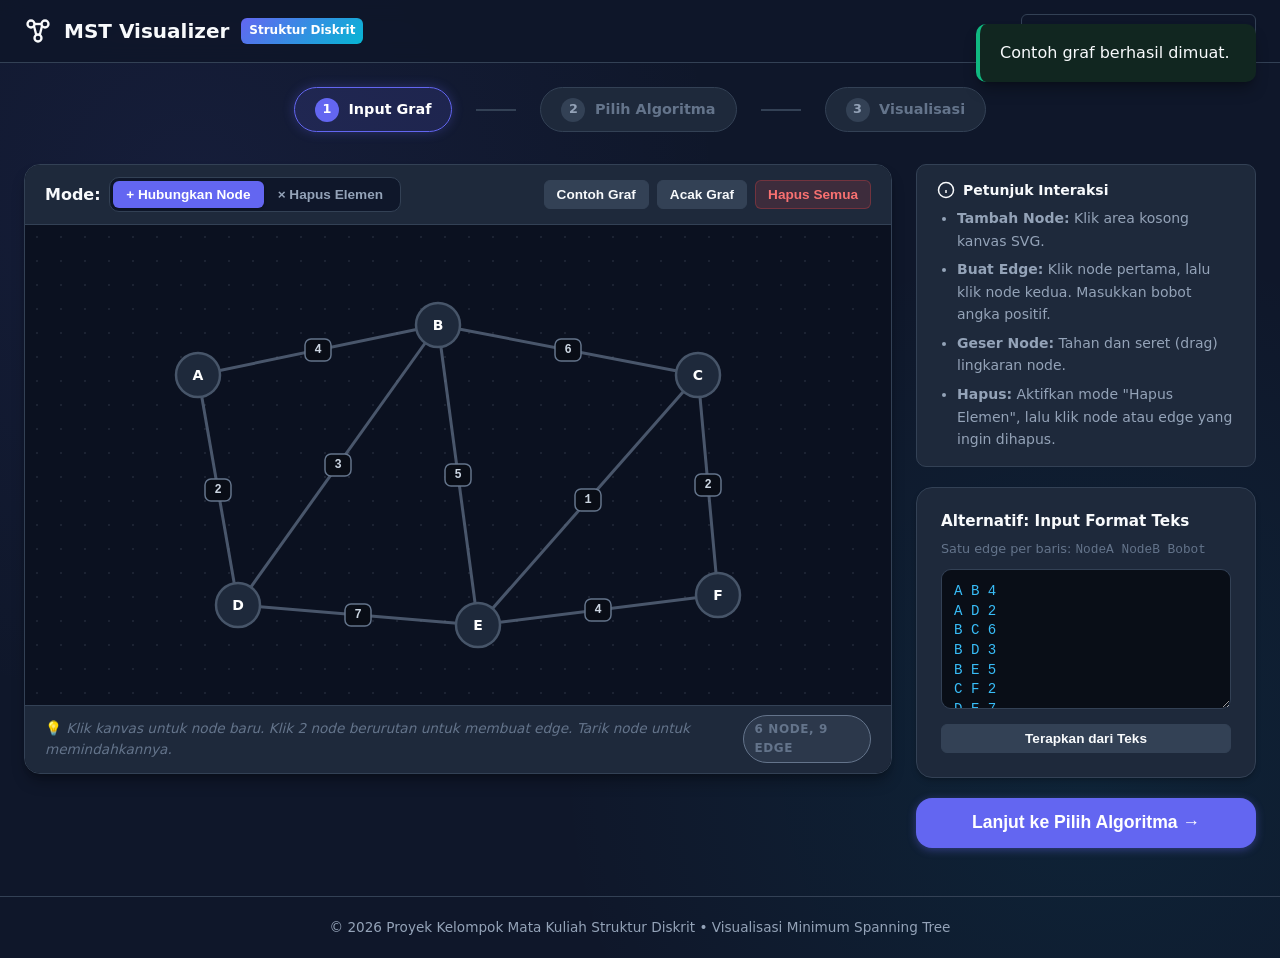
==== app.html @ fbd98af2 "initial commit" ====
<!DOCTYPE html>
<html lang="id">
<head>
  <meta charset="UTF-8">
  <meta name="viewport" content="width=device-width, initial-scale=1.0">
  <title>Aplikasi Visualisasi MST | Struktur Diskrit</title>
  <link rel="stylesheet" href="css/base.css">
  <link rel="stylesheet" href="css/app.css">
</head>
<body>

  <!-- Site Header -->
  <header class="site-header">
    <div class="header-container">
      <a href="index.html" class="logo">
        <svg width="28" height="28" viewBox="0 0 24 24" fill="none" stroke="currentColor" stroke-width="2">
          <circle cx="6" cy="6" r="3"></circle>
          <circle cx="18" cy="6" r="3"></circle>
          <circle cx="12" cy="18" r="3"></circle>
          <line x1="8.5" y1="7.5" x2="10.5" y2="15.5"></line>
          <line x1="15.5" y1="7.5" x2="13.5" y2="15.5"></line>
          <line x1="9" y1="6" x2="15" y2="6"></line>
        </svg>
        <span>MST Visualizer</span>
        <span class="logo-badge">Struktur Diskrit</span>
      </a>

      <nav>
        <a href="index.html" class="btn btn-outline btn-sm">&larr; Kembali ke Landing Page</a>
      </nav>
    </div>
  </header>

  <main class="app-container">

    <!-- Stepper Navigation -->
    <nav class="stepper-nav" aria-label="Progress Tahapan">
      <div id="step-pill-input" class="step-pill active">
        <span class="step-num">1</span>
        <span>Input Graf</span>
      </div>
      <div class="step-divider"></div>
      <div id="step-pill-pick" class="step-pill">
        <span class="step-num">2</span>
        <span>Pilih Algoritma</span>
      </div>
      <div class="step-divider"></div>
      <div id="step-pill-visualize" class="step-pill">
        <span class="step-num">3</span>
        <span>Visualisasi</span>
      </div>
    </nav>

    <!-- ======================================================================
         TAHAP 1: INPUT GRAF (STAGE INPUT)
         ====================================================================== -->
    <section id="stage-input">
      <!-- Pesan Peringatan Validasi -->
      <div id="editor-validation-alert" class="validation-alert" role="alert"></div>

      <div class="editor-layout">
        <!-- Area Kanvas Utama -->
        <div class="canvas-card">
          <!-- Toolbar Editor -->
          <div class="canvas-toolbar">
            <div class="toolbar-group">
              <span class="text-dim text-sm" style="font-weight: 600;">Mode:</span>
              <div class="mode-btn-group">
                <button type="button" id="btn-mode-add" class="mode-btn active" title="Tambah Node &amp; Hubungkan Edge">
                  + Hubungkan Node
                </button>
                <button type="button" id="btn-mode-delete" class="mode-btn" title="Klik node atau edge untuk menghapus">
                  &times; Hapus Elemen
                </button>
              </div>
            </div>

            <div class="toolbar-group">
              <button type="button" id="btn-sample-graph" class="btn btn-secondary btn-sm" title="Muat Graf Contoh Buku Teks">
                Contoh Graf
              </button>
              <button type="button" id="btn-random-graph" class="btn btn-secondary btn-sm" title="Hasilkan Graf Acak Terhubung">
                Acak Graf
              </button>
              <button type="button" id="btn-clear-graph" class="btn btn-danger btn-sm" title="Kosongkan Semua Node &amp; Edge">
                Hapus Semua
              </button>
            </div>
          </div>

          <!-- Kanvas SVG Interaktif -->
          <svg id="editor-svg" class="graph-svg" viewBox="0 0 800 480" width="100%" height="480"></svg>

          <!-- Footer Kanvas -->
          <div class="canvas-footer">
            <span>💡 <em>Klik kanvas untuk node baru. Klik 2 node berurutan untuk membuat edge. Tarik node untuk memindahkannya.</em></span>
            <span id="graph-stats-badge" class="badge badge-idle">0 Node, 0 Edge</span>
          </div>
        </div>

        <!-- Sidebar Kontrol & Input Teks -->
        <aside class="editor-sidebar">
          <div class="guide-box">
            <h4>
              <svg width="18" height="18" viewBox="0 0 24 24" fill="none" stroke="currentColor" stroke-width="2">
                <circle cx="12" cy="12" r="10"></circle>
                <line x1="12" y1="16" x2="12" y2="12"></line>
                <line x1="12" y1="8" x2="12.01" y2="8"></line>
              </svg>
              Petunjuk Interaksi
            </h4>
            <ul>
              <li><strong>Tambah Node:</strong> Klik area kosong kanvas SVG.</li>
              <li><strong>Buat Edge:</strong> Klik node pertama, lalu klik node kedua. Masukkan bobot angka positif.</li>
              <li><strong>Geser Node:</strong> Tahan dan seret (drag) lingkaran node.</li>
              <li><strong>Hapus:</strong> Aktifkan mode "Hapus Elemen", lalu klik node atau edge yang ingin dihapus.</li>
            </ul>
          </div>

          <!-- Input Alternatif Textarea -->
          <div class="card textarea-box">
            <h4 style="margin-bottom: 0.5rem; font-size: 0.95rem;">Alternatif: Input Format Teks</h4>
            <p style="font-size: 0.8rem; margin-bottom: 0.5rem; color: var(--text-dim);">
              Satu edge per baris: <code>NodeA NodeB Bobot</code>
            </p>
            <textarea id="graph-textarea" placeholder="A B 4&#10;A D 2&#10;B C 6" spellcheck="false"></textarea>
            <button type="button" id="btn-apply-text" class="btn btn-secondary btn-sm" style="width: 100%;">
              Terapkan dari Teks
            </button>
          </div>

          <!-- Tombol Lanjut ke Tahap 2 -->
          <button type="button" id="btn-goto-pick" class="btn btn-primary btn-lg" style="width: 100%;">
            Lanjut ke Pilih Algoritma &rarr;
          </button>
        </aside>
      </div>
    </section>

    <!-- ======================================================================
         TAHAP 2: PILIH ALGORITMA (STAGE PICK)
         ====================================================================== -->
    <section id="stage-pick" style="display: none;">
      <div class="algo-selection-container">
        <div style="text-align: center; margin-bottom: 1.5rem;">
          <h2>Pilih Algoritma Minimum Spanning Tree</h2>
          <p>Tentukan algoritma greedy yang ingin Anda visualisasikan pada graf yang telah dibuat.</p>
        </div>

        <div class="algo-cards-grid">
          <!-- Kartu Kruskal -->
          <div id="card-algo-kruskal" class="algo-card selected">
            <div class="algo-card-header">
              <h3>Algoritma Kruskal</h3>
              <span class="algo-badge">Edge-Centric</span>
            </div>
            <p class="algo-description">
              Mengurutkan seluruh sisi graf berdasarkan bobot secara menaik. Memeriksa setiap sisi satu per satu dan menolak sisi yang menyebabkan siklus menggunakan struktur data <strong>Union-Find (Disjoint Set)</strong>.
            </p>
            <div class="algo-meta">
              <span>Pendekatan: Global Greedy</span>
              <span>Deteksi Siklus: Union-Find</span>
            </div>
          </div>

          <!-- Kartu Prim -->
          <div id="card-algo-prim" class="algo-card">
            <div class="algo-card-header">
              <h3>Algoritma Prim</h3>
              <span class="algo-badge">Vertex-Centric</span>
            </div>
            <p class="algo-description">
              Dimulai dari sebuah simpul awal tertentu, kemudian menumbuhkan pohon secara bertahap dengan selalu memilih sisi berbobot terkecil yang menghubungkan pohon ke simpul luar yang belum terhubung.
            </p>
            <div class="algo-meta">
              <span>Pendekatan: Local Greedy</span>
              <span>Memerlukan Node Awal</span>
            </div>
          </div>
        </div>

        <!-- Opsi Pemilihan Node Awal untuk Prim -->
        <div id="prim-options-container" class="prim-options" style="display: none;">
          <div>
            <h4 style="font-size: 1rem; margin-bottom: 0.25rem;">Pilih Simpul Awal (Start Node):</h4>
            <p style="font-size: 0.85rem; color: var(--text-dim);">
              Algoritma Prim akan mulai menumbuhkan pohon MST dari simpul ini.
            </p>
          </div>
          <select id="prim-start-node-select"></select>
        </div>

        <!-- Navigasi Tahap 2 -->
        <div class="pick-actions">
          <button type="button" id="btn-back-to-input" class="btn btn-outline btn-lg">
            &larr; Kembali ke Edit Graf
          </button>
          <button type="button" id="btn-start-visualize" class="btn btn-primary btn-lg">
            Mulai Visualisasi &rarr;
          </button>
        </div>
      </div>
    </section>

    <!-- ======================================================================
         TAHAP 3: VISUALISASI LANGKAH DEMI LANGKAH (STAGE VISUALIZE)
         ====================================================================== -->
    <section id="stage-visualize" style="display: none;">
      <div class="visualize-layout">
        
        <!-- Bagian Utama Visualisasi -->
        <div class="visualize-main">
          <!-- Header Visualizer: Algoritma & Total Bobot -->
          <div class="viz-header-card">
            <div>
              <span class="text-dim text-sm" style="text-transform: uppercase; font-weight: 700; letter-spacing: 0.05em;">Sedang Dijalankan</span>
              <h3 id="viz-algo-title" style="color: #ffffff; margin-top: 0.2rem;">Algoritma Kruskal</h3>
            </div>
            <div class="total-weight-display">
              <span class="total-weight-label">Total Bobot MST:</span>
              <span id="step-total-weight" class="total-weight-val">0</span>
            </div>
          </div>

          <!-- Kanvas SVG Graf Read-Only -->
          <div class="canvas-card">
            <svg id="visualizer-svg" class="graph-svg" viewBox="0 0 800 480" width="100%" height="480"></svg>
          </div>

          <!-- Player Controls Bar -->
          <div class="controls-card">
            <div class="control-buttons">
              <button type="button" id="btn-reset" class="btn btn-secondary btn-sm" title="Kembali ke kondisi awal">
                Reset
              </button>
              <button type="button" id="btn-prev" class="btn btn-secondary btn-sm" title="Langkah Sebelumnya">
                &larr; Prev
              </button>
              <button type="button" id="btn-play" class="btn btn-primary btn-sm" style="min-width: 90px;" title="Putar Otomatis">
                <svg width="18" height="18" viewBox="0 0 24 24" fill="currentColor">
                  <polygon points="5 3 19 12 5 21 5 3"></polygon>
                </svg>
                Play
              </button>
              <button type="button" id="btn-next" class="btn btn-secondary btn-sm" title="Langkah Berikutnya">
                Next &rarr;
              </button>
            </div>

            <!-- Counter Langkah -->
            <div class="step-counter-box" title="Posisi Langkah Saat Ini">
              <span id="step-counter">0 / 0</span>
            </div>

            <!-- Slider Kecepatan Autoplay -->
            <div class="speed-control">
              <span>Kecepatan:</span>
              <input type="range" id="speed-slider" min="300" max="2500" step="100" value="1000" title="Atur kecepatan jeda autoplay">
              <span id="speed-label" class="font-mono text-sm font-bold">1.0s</span>
            </div>
          </div>

          <!-- Panel Keterangan Langkah Saat Ini -->
          <div class="step-note-card">
            <div class="step-note-header">
              <span class="step-note-title">Keterangan Langkah Saat Ini:</span>
              <span id="step-status-badge" class="badge badge-idle">Belum Mulai</span>
            </div>
            <p id="step-note-text" class="step-note-text">
              Klik tombol Play atau Next untuk memulai visualisasi.
            </p>
          </div>

          <!-- Legenda Warna Graf -->
          <div class="legend-card">
            <div class="legend-item">
              <span class="legend-color-dot dot-idle"></span>
              <span>Abu-abu: Belum Diproses</span>
            </div>
            <div class="legend-item">
              <span class="legend-color-dot dot-check"></span>
              <span>Kuning: Sedang Diperiksa</span>
            </div>
            <div class="legend-item">
              <span class="legend-color-dot dot-accept"></span>
              <span>Hijau: Diterima Masuk MST</span>
            </div>
            <div class="legend-item">
              <span class="legend-color-dot dot-reject"></span>
              <span>Merah Putus-putus: Ditolak (Siklus)</span>
            </div>
          </div>

          <!-- Ringkasan Selesai (Muncul di langkah terakhir) -->
          <div id="completion-summary-card" class="completion-summary-card">
            <h3 style="color: #ffffff; display: flex; align-items: center; gap: 0.5rem; margin-bottom: 0.5rem;">
              <svg width="24" height="24" viewBox="0 0 24 24" fill="none" stroke="currentColor" stroke-width="2.5" style="color: var(--color-accept);">
                <path d="M22 11.08V12a10 10 0 1 1-5.93-9.14"></path>
                <polyline points="22 4 12 14.01 9 11.01"></polyline>
              </svg>
              Pohon Merentang Minimum (MST) Berhasil Ditemukan!
            </h3>
            <p class="text-muted" style="margin-bottom: 0.75rem;">
              Seluruh node telah terhubung dengan total bobot minimum sebesar <strong id="summary-total-weight" style="color: var(--color-accept); font-size: 1.25rem;">0</strong>.
            </p>
            <div style="font-size: 0.9rem; font-weight: 600; color: var(--text-muted); margin-bottom: 0.35rem;">
              Daftar Sisi (Edge) Pembentuk MST:
            </div>
            <div id="summary-mst-edges" class="summary-edges-list"></div>

            <div class="summary-actions">
              <button type="button" id="btn-replay-other" class="btn btn-primary">
                Coba Algoritma Lain (Graf Sama) &rarr;
              </button>
              <button type="button" id="btn-replay-new" class="btn btn-secondary">
                Ulangi dengan Graf Baru
              </button>
            </div>
          </div>

        </div>

        <!-- Sidebar Visualizer (Panel Khusus Kruskal / Prim) -->
        <aside class="visualize-sidebar">
          
          <!-- Panel Khusus Kruskal: Tabel Urutan Edge -->
          <div id="kruskal-edge-list-panel" class="side-panel-card">
            <h4 class="side-panel-title">
              <span>Urutan Edge (Kruskal)</span>
              <span class="badge badge-idle">Ascending</span>
            </h4>
            <p style="font-size: 0.8rem; color: var(--text-dim); margin-bottom: 0.75rem;">
              Edge diproses urut dari bobot terkecil ke terbesar.
            </p>
            <table class="kruskal-table">
              <thead>
                <tr>
                  <th style="width: 28px;">#</th>
                  <th>Edge</th>
                  <th style="text-align: center;">Bobot</th>
                  <th style="text-align: center;">Status</th>
                </tr>
              </thead>
              <tbody id="kruskal-table-body"></tbody>
            </table>
          </div>

          <!-- Panel Khusus Prim: Himpunan Node Visited -->
          <div id="prim-visited-panel" class="side-panel-card" style="display: none;">
            <h4 class="side-panel-title">
              <span>Himpunan Node MST (Visited)</span>
            </h4>
            <p style="font-size: 0.8rem; color: var(--text-dim); margin-bottom: 0.75rem;">
              Node yang saat ini sudah tergabung ke dalam pohon MST:
            </p>
            <div id="prim-visited-chips" class="prim-chips-container"></div>
            <div style="margin-top: 1.5rem; padding-top: 1rem; border-top: 1px solid var(--border-subtle); font-size: 0.82rem; color: var(--text-muted);">
              Di setiap langkah, algoritma mencari edge terpendek yang memotong dari himpunan ini ke node yang belum dikunjungi.
            </div>
          </div>

          <!-- Navigasi Cepat Balik -->
          <div class="card" style="padding: 1rem;">
            <button type="button" onclick="window.App.goTo('pick')" class="btn btn-outline btn-sm" style="width: 100%; margin-bottom: 0.5rem;">
              &larr; Pilih Algoritma Lain
            </button>
            <button type="button" onclick="window.App.goTo('input')" class="btn btn-outline btn-sm" style="width: 100%;">
              &larr; Kembali ke Edit Graf
            </button>
          </div>

        </aside>

      </div>
    </section>

  </main>

  <!-- Modal Dialog Input Bobot Edge -->
  <div id="weight-modal" class="modal-overlay">
    <div class="modal-content">
      <h3 id="weight-modal-title" style="margin-bottom: 0.5rem; font-size: 1.15rem;">Beri Bobot Edge</h3>
      <p style="font-size: 0.85rem; color: var(--text-muted);">
        Masukkan bobot sisi (angka positif).
      </p>
      <input type="number" id="edge-weight-input" class="modal-input" min="1" step="any" value="4">
      <div class="modal-actions">
        <button type="button" id="btn-cancel-weight" class="btn btn-secondary">Batal</button>
        <button type="button" id="btn-confirm-weight" class="btn btn-primary">Simpan Bobot</button>
      </div>
    </div>
  </div>

  <!-- Toast Notifikasi Container -->
  <div id="toast-container" class="toast-container"></div>

  <!-- Site Footer -->
  <footer class="site-footer">
    <p>&copy; 2026 Proyek Kelompok Mata Kuliah Struktur Diskrit &bull; Visualisasi Minimum Spanning Tree</p>
  </footer>

  <!-- Script Aplikasi (Urutan Vanilla tanpa ES module) -->
  <script src="js/graph.js"></script>
  <script src="js/algorithms.js"></script>
  <script src="js/renderer.js"></script>
  <script src="js/graph-editor.js"></script>
  <script src="js/controls.js"></script>
  <script src="js/app.js"></script>

</body>
</html>
---- css/base.css ----
/* ==========================================================================
   BASE.CSS
   Variabel global, typography, tombol, kartu, dan komponen dasar.
   Digunakan oleh index.html dan app.html.
   ========================================================================== */

:root {
  /* Palet Warna Modern */
  --bg-primary: #0f172a;       /* Slate 900 */
  --bg-secondary: #1e293b;     /* Slate 800 */
  --bg-tertiary: #334155;      /* Slate 700 */
  --bg-card: rgba(30, 41, 59, 0.85);

  --text-main: #f8fafc;        /* Slate 50 */
  --text-muted: #94a3b8;       /* Slate 400 */
  --text-dim: #64748b;         /* Slate 500 */

  --primary: #6366f1;          /* Indigo 500 */
  --primary-hover: #4f46e5;    /* Indigo 600 */
  --primary-light: rgba(99, 102, 241, 0.15);

  --accent: #06b6d4;           /* Cyan 500 */

  /* Warna Status Visualisasi MST */
  --color-idle: #64748b;       /* Abu-abu: belum diproses */
  --color-check: #f59e0b;      /* Kuning: sedang diperiksa */
  --color-accept: #10b981;     /* Hijau: diterima masuk MST */
  --color-reject: #ef4444;     /* Merah: ditolak (siklus) */

  --border-subtle: #334155;
  --border-focus: #6366f1;

  --shadow-sm: 0 1px 2px 0 rgba(0, 0, 0, 0.05);
  --shadow-md: 0 4px 6px -1px rgba(0, 0, 0, 0.2), 0 2px 4px -2px rgba(0, 0, 0, 0.2);
  --shadow-lg: 0 10px 15px -3px rgba(0, 0, 0, 0.3), 0 4px 6px -4px rgba(0, 0, 0, 0.3);
  --shadow-glow: 0 0 20px rgba(99, 102, 241, 0.35);

  --radius-sm: 6px;
  --radius-md: 10px;
  --radius-lg: 16px;
  --radius-full: 9999px;

  --font-family: 'Segoe UI', system-ui, -apple-system, Roboto, Helvetica, Arial, sans-serif;
  --font-mono: ui-monospace, SFMono-Regular, Menlo, Monaco, Consolas, "Liberation Mono", monospace;
  
  --transition-fast: 0.15s ease;
  --transition-normal: 0.25s ease;
}

*, *::before, *::after {
  box-sizing: border-box;
  margin: 0;
  padding: 0;
}

body {
  font-family: var(--font-family);
  background-color: var(--bg-primary);
  color: var(--text-main);
  line-height: 1.6;
  min-height: 100vh;
  display: flex;
  flex-direction: column;
  -webkit-font-smoothing: antialiased;
  background-image: 
    radial-gradient(circle at 15% 20%, rgba(99, 102, 241, 0.08) 0%, transparent 40%),
    radial-gradient(circle at 85% 80%, rgba(6, 182, 212, 0.08) 0%, transparent 40%);
}

a {
  color: var(--accent);
  text-decoration: none;
  transition: color var(--transition-fast);
}

a:hover {
  text-decoration: underline;
}

/* Tipografi */
h1, h2, h3, h4 {
  color: var(--text-main);
  font-weight: 700;
  line-height: 1.25;
}

h1 { font-size: 2.25rem; }
h2 { font-size: 1.75rem; }
h3 { font-size: 1.25rem; }

p {
  color: var(--text-muted);
}

/* Tombol */
.btn {
  display: inline-flex;
  align-items: center;
  justify-content: center;
  gap: 0.5rem;
  padding: 0.625rem 1.25rem;
  font-size: 0.95rem;
  font-weight: 600;
  border-radius: var(--radius-md);
  border: 1px solid transparent;
  cursor: pointer;
  transition: all var(--transition-fast);
  user-select: none;
  text-decoration: none;
  white-space: nowrap;
}

.btn:disabled {
  opacity: 0.5;
  cursor: not-allowed;
  pointer-events: none;
}

.btn-primary {
  background-color: var(--primary);
  color: #ffffff;
  box-shadow: 0 2px 8px rgba(99, 102, 241, 0.4);
}
.btn-primary:hover:not(:disabled) {
  background-color: var(--primary-hover);
  box-shadow: var(--shadow-glow);
  transform: translateY(-1px);
}

.btn-secondary {
  background-color: var(--bg-tertiary);
  color: var(--text-main);
  border-color: var(--border-subtle);
}
.btn-secondary:hover:not(:disabled) {
  background-color: #475569;
  transform: translateY(-1px);
}

.btn-outline {
  background: transparent;
  color: var(--text-main);
  border-color: var(--border-subtle);
}
.btn-outline:hover:not(:disabled) {
  background: rgba(255, 255, 255, 0.05);
  border-color: var(--text-muted);
}

.btn-danger {
  background-color: rgba(239, 68, 68, 0.15);
  color: #f87171;
  border-color: rgba(239, 68, 68, 0.3);
}
.btn-danger:hover:not(:disabled) {
  background-color: #ef4444;
  color: #ffffff;
}

.btn-sm {
  padding: 0.35rem 0.75rem;
  font-size: 0.85rem;
  border-radius: var(--radius-sm);
}

.btn-lg {
  padding: 0.85rem 1.75rem;
  font-size: 1.1rem;
  border-radius: var(--radius-lg);
}

/* Kartu */
.card {
  background: var(--bg-secondary);
  border: 1px solid var(--border-subtle);
  border-radius: var(--radius-lg);
  padding: 1.5rem;
  box-shadow: var(--shadow-md);
  backdrop-filter: blur(8px);
}

/* Badge status */
.badge {
  display: inline-flex;
  align-items: center;
  padding: 0.25rem 0.65rem;
  font-size: 0.75rem;
  font-weight: 700;
  text-transform: uppercase;
  letter-spacing: 0.05em;
  border-radius: var(--radius-full);
}

.badge-idle {
  background: rgba(100, 116, 139, 0.2);
  color: var(--color-idle);
  border: 1px solid var(--color-idle);
}
.badge-check {
  background: rgba(245, 158, 11, 0.2);
  color: var(--color-check);
  border: 1px solid var(--color-check);
}
.badge-accept {
  background: rgba(16, 185, 129, 0.2);
  color: var(--color-accept);
  border: 1px solid var(--color-accept);
}
.badge-reject {
  background: rgba(239, 68, 68, 0.2);
  color: var(--color-reject);
  border: 1px solid var(--color-reject);
}

/* Modal & Alert Toast */
.toast-container {
  position: fixed;
  top: 1.5rem;
  right: 1.5rem;
  z-index: 9999;
  display: flex;
  flex-direction: column;
  gap: 0.75rem;
  pointer-events: none;
}

.toast {
  pointer-events: auto;
  min-width: 280px;
  max-width: 420px;
  padding: 1rem 1.25rem;
  border-radius: var(--radius-md);
  background: var(--bg-secondary);
  border-left: 4px solid var(--primary);
  box-shadow: var(--shadow-lg);
  color: var(--text-main);
  display: flex;
  align-items: flex-start;
  gap: 0.75rem;
  animation: slideIn 0.3s cubic-bezier(0.16, 1, 0.3, 1);
  transition: opacity 0.3s, transform 0.3s;
}

.toast.toast-error {
  border-left-color: var(--color-reject);
  background: #23151b;
}

.toast.toast-success {
  border-left-color: var(--color-accept);
  background: #112620;
}

.toast.toast-warning {
  border-left-color: var(--color-check);
  background: #272014;
}

@keyframes slideIn {
  from {
    opacity: 0;
    transform: translateX(30px);
  }
  to {
    opacity: 1;
    transform: translateX(0);
  }
}

/* Utility Header & Footer */
.site-header {
  border-bottom: 1px solid var(--border-subtle);
  background: rgba(15, 23, 42, 0.9);
  backdrop-filter: blur(10px);
  position: sticky;
  top: 0;
  z-index: 50;
}

.header-container {
  max-width: 1280px;
  margin: 0 auto;
  padding: 0.85rem 1.5rem;
  display: flex;
  align-items: center;
  justify-content: space-between;
}

.logo {
  display: flex;
  align-items: center;
  gap: 0.75rem;
  font-weight: 700;
  font-size: 1.25rem;
  color: var(--text-main);
  text-decoration: none;
}

.logo-badge {
  background: linear-gradient(135deg, var(--primary), var(--accent));
  color: #fff;
  font-size: 0.75rem;
  padding: 0.2rem 0.5rem;
  border-radius: var(--radius-sm);
  font-weight: 800;
}

.site-footer {
  margin-top: auto;
  border-top: 1px solid var(--border-subtle);
  padding: 1.25rem 1.5rem;
  text-align: center;
  font-size: 0.85rem;
  color: var(--text-dim);
}

/* Responsivitas Layar Kecil (Mobile) */
@media (max-width: 640px) {
  h1 { font-size: 1.75rem; }
  h2 { font-size: 1.35rem; }
  h3 { font-size: 1.1rem; }

  .header-container {
    padding: 0.65rem 1rem;
  }

  .logo {
    font-size: 1rem;
    gap: 0.5rem;
  }

  .logo svg {
    width: 22px;
    height: 22px;
  }

  .logo-badge {
    display: none;
  }

  .toast-container {
    top: 1rem;
    right: 1rem;
    left: 1rem;
  }

  .toast {
    min-width: 0;
    max-width: 100%;
    padding: 0.75rem 1rem;
    font-size: 0.85rem;
  }
}
---- css/app.css ----
/* ==========================================================================
   APP.CSS
   Styling untuk Main Page (app.html).
   Mengatur alur 3 tahap, canvas SVG interaktif, tabel Kruskal, chip Prim,
   kontrol player, dan panel ringkasan.
   ========================================================================== */

/* Container Utama */
.app-container {
  max-width: 1320px;
  margin: 1.5rem auto 3rem;
  padding: 0 1.5rem;
  width: 100%;
}

/* Stepper Progress Bar */
.stepper-nav {
  display: flex;
  justify-content: center;
  align-items: center;
  gap: 1.5rem;
  margin-bottom: 2rem;
}

.step-pill {
  display: flex;
  align-items: center;
  gap: 0.6rem;
  padding: 0.6rem 1.25rem;
  border-radius: var(--radius-full);
  background: var(--bg-secondary);
  border: 1px solid var(--border-subtle);
  color: var(--text-dim);
  font-weight: 600;
  font-size: 0.9rem;
  transition: all var(--transition-fast);
}

.step-pill .step-num {
  display: inline-flex;
  align-items: center;
  justify-content: center;
  width: 24px;
  height: 24px;
  border-radius: 50%;
  background: var(--bg-tertiary);
  color: var(--text-muted);
  font-size: 0.8rem;
}

.step-pill.active {
  background: var(--primary-light);
  border-color: var(--primary);
  color: #ffffff;
  box-shadow: 0 0 12px rgba(99, 102, 241, 0.3);
}

.step-pill.active .step-num {
  background: var(--primary);
  color: #ffffff;
}

.step-pill.completed {
  border-color: rgba(16, 185, 129, 0.4);
  color: var(--color-accept);
}

.step-pill.completed .step-num {
  background: var(--color-accept);
  color: #042f1a;
}

.step-divider {
  width: 40px;
  height: 2px;
  background: var(--border-subtle);
}

/* ==========================================================================
   TAHAP 1: INPUT GRAF (EDITOR)
   ========================================================================== */
.editor-layout {
  display: grid;
  grid-template-columns: 1fr 340px;
  gap: 1.5rem;
  align-items: start;
}

@media (max-width: 1024px) {
  .editor-layout {
    grid-template-columns: 1fr;
  }
}

.canvas-card {
  position: relative;
  background: #090e17;
  border: 1px solid var(--border-subtle);
  border-radius: var(--radius-lg);
  overflow: hidden;
  box-shadow: var(--shadow-lg);
}

.canvas-toolbar {
  display: flex;
  flex-wrap: wrap;
  align-items: center;
  justify-content: space-between;
  padding: 0.75rem 1.25rem;
  background: var(--bg-secondary);
  border-bottom: 1px solid var(--border-subtle);
  gap: 0.75rem;
}

.toolbar-group {
  display: flex;
  align-items: center;
  gap: 0.5rem;
}

.mode-btn-group {
  display: inline-flex;
  background: var(--bg-primary);
  padding: 3px;
  border-radius: var(--radius-md);
  border: 1px solid var(--border-subtle);
}

.mode-btn {
  padding: 0.35rem 0.85rem;
  font-size: 0.85rem;
  font-weight: 600;
  border-radius: var(--radius-sm);
  background: transparent;
  color: var(--text-muted);
  border: none;
  cursor: pointer;
  transition: all var(--transition-fast);
}

.mode-btn.active {
  background: var(--primary);
  color: #ffffff;
  box-shadow: 0 1px 3px rgba(0, 0, 0, 0.3);
}

/* Kanvas SVG */
.graph-svg {
  width: 100%;
  height: auto;
  aspect-ratio: 800 / 480;
  min-height: 260px;
  max-height: 480px;
  display: block;
  background-color: #0b1120;
  background-image: radial-gradient(rgba(148, 163, 184, 0.12) 1px, transparent 1px);
  background-size: 24px 24px;
  cursor: crosshair;
  touch-action: none;
  user-select: none;
}

.canvas-footer {
  padding: 0.6rem 1.25rem;
  background: var(--bg-secondary);
  border-top: 1px solid var(--border-subtle);
  display: flex;
  align-items: center;
  justify-content: space-between;
  font-size: 0.85rem;
  color: var(--text-dim);
}

/* Panel Samping Editor */
.editor-sidebar {
  display: flex;
  flex-direction: column;
  gap: 1.25rem;
}

.guide-box {
  background: var(--bg-secondary);
  border: 1px solid var(--border-subtle);
  border-radius: var(--radius-md);
  padding: 1rem 1.25rem;
  font-size: 0.875rem;
}

.guide-box h4 {
  margin-bottom: 0.5rem;
  color: var(--text-main);
  display: flex;
  align-items: center;
  gap: 0.5rem;
}

.guide-box ul {
  padding-left: 1.25rem;
  color: var(--text-muted);
  display: flex;
  flex-direction: column;
  gap: 0.4rem;
}

.textarea-box textarea {
  width: 100%;
  height: 140px;
  background: #090e17;
  color: #38bdf8;
  font-family: var(--font-mono);
  font-size: 0.88rem;
  padding: 0.75rem;
  border: 1px solid var(--border-subtle);
  border-radius: var(--radius-md);
  resize: vertical;
  line-height: 1.4;
  margin-bottom: 0.5rem;
}

.textarea-box textarea:focus {
  outline: none;
  border-color: var(--border-focus);
}

.validation-alert {
  display: none;
  background: rgba(239, 68, 68, 0.15);
  border: 1px solid var(--color-reject);
  color: #fca5a5;
  padding: 0.85rem 1rem;
  border-radius: var(--radius-md);
  font-size: 0.9rem;
  margin-bottom: 1rem;
}

/* ==========================================================================
   TAHAP 2: PILIH ALGORITMA
   ========================================================================== */
.algo-selection-container {
  max-width: 900px;
  margin: 0 auto;
}

.algo-cards-grid {
  display: grid;
  grid-template-columns: 1fr 1fr;
  gap: 1.5rem;
  margin: 2rem 0;
}

@media (max-width: 768px) {
  .algo-cards-grid {
    grid-template-columns: 1fr;
  }
}

.algo-card {
  background: var(--bg-secondary);
  border: 2px solid var(--border-subtle);
  border-radius: var(--radius-lg);
  padding: 1.75rem;
  cursor: pointer;
  transition: all var(--transition-normal);
  position: relative;
  display: flex;
  flex-direction: column;
}

.algo-card:hover {
  border-color: #475569;
  transform: translateY(-3px);
  box-shadow: var(--shadow-lg);
}

.algo-card.selected {
  border-color: var(--primary);
  background: rgba(99, 102, 241, 0.08);
  box-shadow: 0 0 25px rgba(99, 102, 241, 0.25);
}

.algo-card-header {
  display: flex;
  align-items: center;
  justify-content: space-between;
  margin-bottom: 1rem;
}

.algo-badge {
  font-size: 0.75rem;
  font-weight: 700;
  padding: 0.2rem 0.6rem;
  border-radius: var(--radius-full);
  background: rgba(255, 255, 255, 0.1);
  color: var(--text-muted);
}

.algo-card.selected .algo-badge {
  background: var(--primary);
  color: #ffffff;
}

.algo-description {
  color: var(--text-muted);
  font-size: 0.92rem;
  line-height: 1.6;
  margin-bottom: 1rem;
}

.algo-meta {
  margin-top: auto;
  border-top: 1px solid var(--border-subtle);
  padding-top: 0.85rem;
  display: flex;
  gap: 1rem;
  font-size: 0.8rem;
  color: var(--text-dim);
}

.prim-options {
  background: var(--bg-secondary);
  border: 1px solid var(--border-subtle);
  border-radius: var(--radius-md);
  padding: 1.25rem;
  margin-bottom: 2rem;
  display: flex;
  align-items: center;
  gap: 1.25rem;
}

.prim-options select {
  background: var(--bg-primary);
  color: var(--text-main);
  border: 1px solid var(--border-subtle);
  padding: 0.5rem 1rem;
  border-radius: var(--radius-sm);
  font-size: 0.95rem;
  font-weight: 600;
  cursor: pointer;
}

.pick-actions {
  display: flex;
  justify-content: space-between;
  align-items: center;
}

/* ==========================================================================
   TAHAP 3: VISUALISASI
   ========================================================================== */
.visualize-layout {
  display: grid;
  grid-template-columns: 1fr 360px;
  gap: 1.5rem;
  align-items: start;
}

@media (max-width: 1024px) {
  .visualize-layout {
    grid-template-columns: 1fr;
  }
}

.visualize-main {
  display: flex;
  flex-direction: column;
  gap: 1.25rem;
}

/* Header Info Visualisasi */
.viz-header-card {
  display: flex;
  align-items: center;
  justify-content: space-between;
  flex-wrap: wrap;
  gap: 1rem;
  padding: 1rem 1.5rem;
  background: var(--bg-secondary);
  border: 1px solid var(--border-subtle);
  border-radius: var(--radius-md);
}

.total-weight-display {
  display: flex;
  align-items: baseline;
  gap: 0.6rem;
}

.total-weight-label {
  font-size: 0.85rem;
  text-transform: uppercase;
  color: var(--text-dim);
  font-weight: 700;
  letter-spacing: 0.05em;
}

.total-weight-val {
  font-size: 1.75rem;
  font-weight: 800;
  font-family: var(--font-mono);
  color: var(--color-accept);
}

/* Kontrol Player */
.controls-card {
  background: var(--bg-secondary);
  border: 1px solid var(--border-subtle);
  border-radius: var(--radius-md);
  padding: 0.85rem 1.25rem;
  display: flex;
  align-items: center;
  justify-content: space-between;
  flex-wrap: wrap;
  gap: 1rem;
}

.control-buttons {
  display: flex;
  align-items: center;
  gap: 0.5rem;
}

.speed-control {
  display: flex;
  align-items: center;
  gap: 0.75rem;
  font-size: 0.85rem;
  color: var(--text-muted);
}

.speed-control input[type="range"] {
  width: 110px;
  accent-color: var(--primary);
  cursor: pointer;
}

.step-counter-box {
  font-family: var(--font-mono);
  font-size: 0.95rem;
  font-weight: 700;
  background: var(--bg-primary);
  padding: 0.35rem 0.75rem;
  border-radius: var(--radius-sm);
  border: 1px solid var(--border-subtle);
  color: var(--accent);
}

/* Panel Penjelasan Langkah */
.step-note-card {
  background: var(--bg-secondary);
  border-left: 4px solid var(--primary);
  border-radius: var(--radius-md);
  padding: 1rem 1.25rem;
  box-shadow: var(--shadow-md);
  display: flex;
  flex-direction: column;
  gap: 0.5rem;
}

.step-note-header {
  display: flex;
  align-items: center;
  justify-content: space-between;
}

.step-note-title {
  font-size: 0.85rem;
  font-weight: 700;
  text-transform: uppercase;
  letter-spacing: 0.05em;
  color: var(--text-dim);
}

.step-note-text {
  font-size: 1.05rem;
  font-weight: 500;
  color: var(--text-main);
  line-height: 1.5;
}

/* Legenda Warna */
.legend-card {
  display: flex;
  align-items: center;
  justify-content: space-around;
  flex-wrap: wrap;
  gap: 1rem;
  padding: 0.75rem 1.25rem;
  background: var(--bg-secondary);
  border: 1px solid var(--border-subtle);
  border-radius: var(--radius-md);
  font-size: 0.85rem;
}

.legend-item {
  display: flex;
  align-items: center;
  gap: 0.5rem;
  color: var(--text-muted);
}

.legend-color-dot {
  width: 14px;
  height: 14px;
  border-radius: 50%;
}

.dot-idle { background: var(--color-idle); }
.dot-check { background: var(--color-check); }
.dot-accept { background: var(--color-accept); box-shadow: 0 0 6px rgba(16, 185, 129, 0.6); }
.dot-reject { background: var(--color-reject); }

/* Sidebar Visualizer (Tabel Kruskal / Chip Prim) */
.visualize-sidebar {
  display: flex;
  flex-direction: column;
  gap: 1.25rem;
}

.side-panel-card {
  background: var(--bg-secondary);
  border: 1px solid var(--border-subtle);
  border-radius: var(--radius-md);
  padding: 1.25rem;
  max-height: 480px;
  overflow-y: auto;
}

.side-panel-title {
  font-size: 1rem;
  margin-bottom: 0.85rem;
  padding-bottom: 0.5rem;
  border-bottom: 1px solid var(--border-subtle);
  display: flex;
  align-items: center;
  justify-content: space-between;
}

/* Tabel Kruskal */
.kruskal-table {
  width: 100%;
  border-collapse: collapse;
  font-size: 0.85rem;
}

.kruskal-table th {
  text-align: left;
  padding: 0.4rem 0.5rem;
  color: var(--text-dim);
  font-weight: 600;
  border-bottom: 1px solid var(--border-subtle);
}

.kruskal-table td {
  padding: 0.45rem 0.5rem;
  border-bottom: 1px solid rgba(51, 65, 85, 0.4);
  color: var(--text-main);
  transition: background var(--transition-fast);
}

.kruskal-table tr.row-active {
  background: rgba(245, 158, 11, 0.15);
}

.kruskal-table tr.row-accept {
  background: rgba(16, 185, 129, 0.1);
}

.kruskal-table tr.row-reject {
  background: rgba(239, 68, 68, 0.1);
  text-decoration: line-through;
  opacity: 0.6;
}

/* Prim Visited Chips */
.prim-chips-container {
  display: flex;
  flex-wrap: wrap;
  gap: 0.5rem;
  padding: 0.5rem 0;
}

.visited-chip {
  display: inline-flex;
  align-items: center;
  justify-content: center;
  width: 36px;
  height: 36px;
  border-radius: 50%;
  background: rgba(16, 185, 129, 0.2);
  border: 2px solid var(--color-accept);
  color: #ffffff;
  font-weight: 700;
  font-size: 0.95rem;
  box-shadow: 0 0 10px rgba(16, 185, 129, 0.35);
  animation: popIn 0.25s cubic-bezier(0.175, 0.885, 0.32, 1.275);
}

@keyframes popIn {
  from { transform: scale(0.5); opacity: 0; }
  to { transform: scale(1); opacity: 1; }
}

/* Ringkasan Selesai (Completion Summary Card) */
.completion-summary-card {
  display: none;
  background: linear-gradient(135deg, rgba(16, 185, 129, 0.12), rgba(6, 182, 212, 0.12));
  border: 2px solid var(--color-accept);
  border-radius: var(--radius-lg);
  padding: 1.5rem;
  margin-top: 1.25rem;
  box-shadow: 0 0 25px rgba(16, 185, 129, 0.2);
  animation: slideIn 0.35s ease;
}

.summary-edges-list {
  display: flex;
  flex-wrap: wrap;
  gap: 0.6rem;
  margin: 0.85rem 0 1.25rem;
}

.summary-edge-item {
  background: var(--bg-secondary);
  border: 1px solid var(--color-accept);
  color: var(--text-main);
  padding: 0.3rem 0.75rem;
  border-radius: var(--radius-sm);
  font-family: var(--font-mono);
  font-size: 0.85rem;
  font-weight: 600;
}

.summary-actions {
  display: flex;
  gap: 1rem;
  flex-wrap: wrap;
}

/* Modal Input Bobot Edge */
.modal-overlay {
  display: none;
  position: fixed;
  inset: 0;
  background: rgba(0, 0, 0, 0.65);
  backdrop-filter: blur(4px);
  z-index: 1000;
  align-items: center;
  justify-content: center;
}

.modal-overlay.active {
  display: flex;
}

.modal-content {
  background: var(--bg-secondary);
  border: 1px solid var(--border-subtle);
  border-radius: var(--radius-lg);
  padding: 1.75rem;
  width: 90%;
  max-width: 400px;
  box-shadow: var(--shadow-lg);
  animation: popIn 0.2s ease;
}

.modal-input {
  width: 100%;
  padding: 0.75rem;
  background: var(--bg-primary);
  border: 2px solid var(--primary);
  border-radius: var(--radius-md);
  color: #ffffff;
  font-size: 1.25rem;
  font-family: var(--font-mono);
  font-weight: 700;
  text-align: center;
  margin: 1rem 0 1.5rem;
}

.modal-input:focus {
  outline: none;
  box-shadow: var(--shadow-glow);
}

.modal-actions {
  display: flex;
  justify-content: flex-end;
  gap: 0.75rem;
}

/* ==========================================================================
   RESPONSIVITAS PERANGKAT (MOBILE & TABLET)
   ========================================================================== */

/* Tablet & Layar Sedang (max-width: 1024px) */
@media (max-width: 1024px) {
  .app-container {
    padding: 0 1rem;
    margin: 1.25rem auto 2.5rem;
  }
}

/* Smartphone & Layar Kecil (max-width: 768px) */
@media (max-width: 768px) {
  .stepper-nav {
    gap: 0.5rem;
    margin-bottom: 1.5rem;
    justify-content: center;
  }

  .step-pill {
    padding: 0.45rem 0.85rem;
    font-size: 0.82rem;
    gap: 0.4rem;
  }

  .step-pill .step-num {
    width: 20px;
    height: 20px;
    font-size: 0.75rem;
  }

  .step-divider {
    width: 20px;
  }

  .algo-cards-grid {
    grid-template-columns: 1fr;
    gap: 1rem;
    margin: 1.25rem 0;
  }

  .algo-card {
    padding: 1.25rem;
  }

  .prim-options {
    flex-direction: column;
    align-items: stretch;
    gap: 0.75rem;
  }

  .prim-options select {
    width: 100%;
  }

  .pick-actions {
    flex-direction: column-reverse;
    gap: 0.75rem;
  }

  .pick-actions .btn {
    width: 100%;
  }
}

/* Smartphone Layar Sangat Sempit (max-width: 640px) */
@media (max-width: 640px) {
  .app-container {
    padding: 0 0.65rem;
    margin: 0.85rem auto 2rem;
  }

  .stepper-nav {
    gap: 0.35rem;
    width: 100%;
    justify-content: space-between;
  }

  .step-pill {
    padding: 0.35rem 0.6rem;
    font-size: 0.75rem;
    flex: 1;
    justify-content: center;
  }

  .step-divider {
    display: none;
  }

  /* Toolbar Editor */
  .canvas-toolbar {
    padding: 0.6rem 0.75rem;
    flex-direction: column;
    align-items: stretch;
    gap: 0.5rem;
  }

  .toolbar-group {
    width: 100%;
    justify-content: space-between;
  }

  .mode-btn-group {
    width: 100%;
    display: flex;
  }

  .mode-btn {
    flex: 1;
    text-align: center;
    padding: 0.4rem 0.2rem;
    font-size: 0.78rem;
  }

  .toolbar-group .btn {
    flex: 1;
    font-size: 0.75rem;
    padding: 0.35rem 0.4rem;
  }

  .canvas-footer {
    flex-direction: column;
    align-items: flex-start;
    gap: 0.4rem;
    padding: 0.6rem 0.85rem;
    font-size: 0.75rem;
  }

  /* Player Controls */
  .controls-card {
    flex-direction: column;
    align-items: stretch;
    gap: 0.75rem;
    padding: 0.75rem;
  }

  .control-buttons {
    width: 100%;
    display: grid;
    grid-template-columns: repeat(4, 1fr);
    gap: 0.4rem;
  }

  .control-buttons .btn {
    padding: 0.45rem 0.2rem;
    font-size: 0.8rem;
    min-width: 0 !important;
  }

  .step-counter-box {
    text-align: center;
    width: 100%;
    font-size: 0.85rem;
    padding: 0.25rem;
  }

  .speed-control {
    width: 100%;
    justify-content: space-between;
  }

  .speed-control input[type="range"] {
    flex: 1;
  }

  /* Header Visualisasi */
  .viz-header-card {
    padding: 0.75rem 1rem;
    flex-direction: column;
    align-items: flex-start;
    gap: 0.5rem;
  }

  .total-weight-display {
    width: 100%;
    justify-content: space-between;
  }

  .total-weight-val {
    font-size: 1.5rem;
  }

  /* Legenda Warna */
  .legend-card {
    display: grid;
    grid-template-columns: 1fr 1fr;
    gap: 0.6rem;
    padding: 0.75rem 0.85rem;
    font-size: 0.78rem;
  }

  .summary-actions {
    flex-direction: column;
  }

  .summary-actions .btn {
    width: 100%;
  }
}
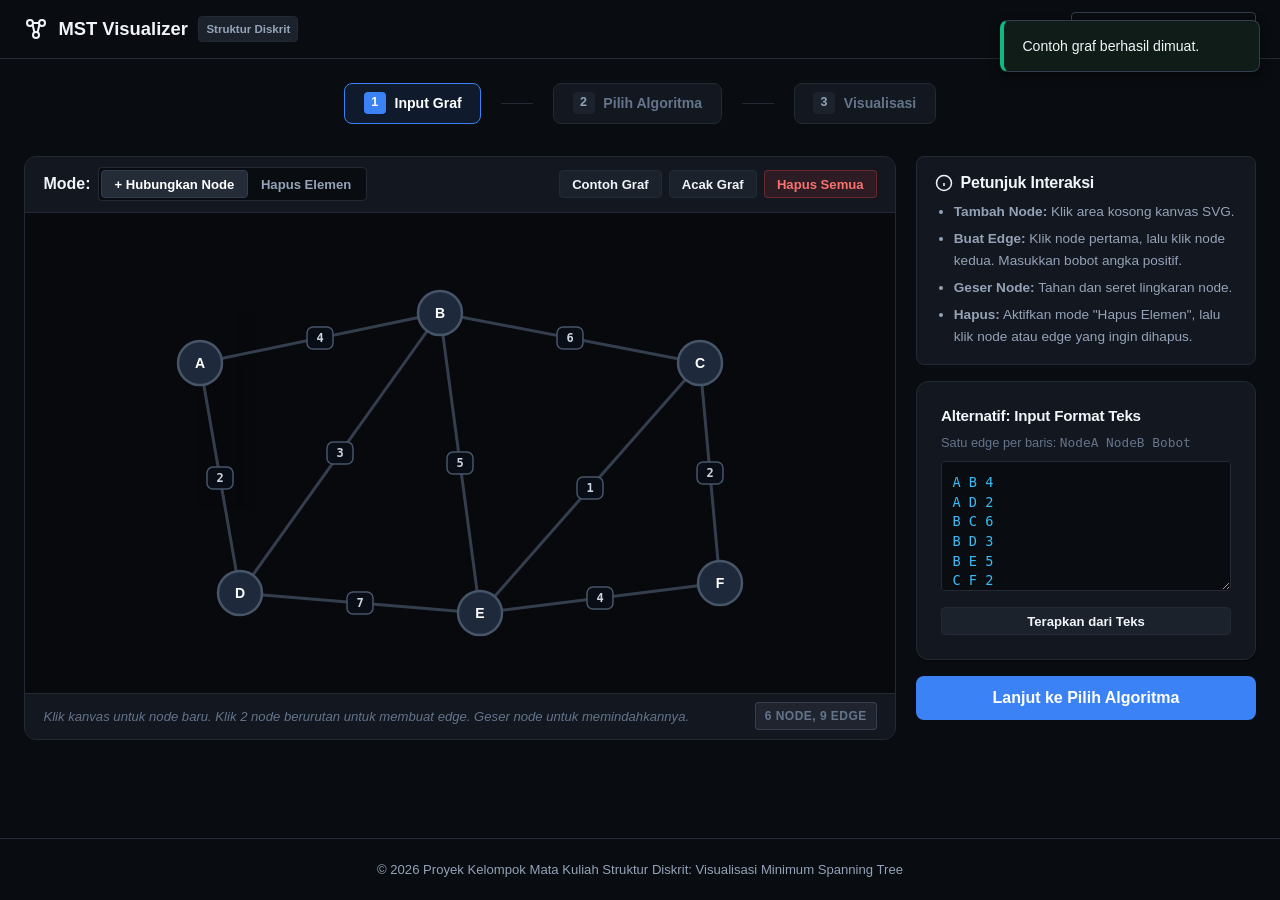
==== commit ce6ac079: "style: implement dark theme" ====
--- a/app.html
+++ b/app.html
@@ -13,7 +13,7 @@
   <header class="site-header">
     <div class="header-container">
       <a href="index.html" class="logo">
-        <svg width="28" height="28" viewBox="0 0 24 24" fill="none" stroke="currentColor" stroke-width="2">
+        <svg width="24" height="24" viewBox="0 0 24 24" fill="none" stroke="currentColor" stroke-width="2" aria-hidden="true">
           <circle cx="6" cy="6" r="3"></circle>
           <circle cx="18" cy="6" r="3"></circle>
           <circle cx="12" cy="18" r="3"></circle>
@@ -26,7 +26,7 @@
       </a>
 
       <nav>
-        <a href="index.html" class="btn btn-outline btn-sm">&larr; Kembali ke Landing Page</a>
+        <a href="index.html" class="btn btn-outline btn-sm">Kembali ke Landing Page</a>
       </nav>
     </div>
   </header>
@@ -70,7 +70,7 @@
                   + Hubungkan Node
                 </button>
                 <button type="button" id="btn-mode-delete" class="mode-btn" title="Klik node atau edge untuk menghapus">
-                  &times; Hapus Elemen
+                  Hapus Elemen
                 </button>
               </div>
             </div>
@@ -93,7 +93,7 @@
 
           <!-- Footer Kanvas -->
           <div class="canvas-footer">
-            <span>💡 <em>Klik kanvas untuk node baru. Klik 2 node berurutan untuk membuat edge. Tarik node untuk memindahkannya.</em></span>
+            <span><em>Klik kanvas untuk node baru. Klik 2 node berurutan untuk membuat edge. Geser node untuk memindahkannya.</em></span>
             <span id="graph-stats-badge" class="badge badge-idle">0 Node, 0 Edge</span>
           </div>
         </div>
@@ -102,7 +102,7 @@
         <aside class="editor-sidebar">
           <div class="guide-box">
             <h4>
-              <svg width="18" height="18" viewBox="0 0 24 24" fill="none" stroke="currentColor" stroke-width="2">
+              <svg width="18" height="18" viewBox="0 0 24 24" fill="none" stroke="currentColor" stroke-width="2" aria-hidden="true">
                 <circle cx="12" cy="12" r="10"></circle>
                 <line x1="12" y1="16" x2="12" y2="12"></line>
                 <line x1="12" y1="8" x2="12.01" y2="8"></line>
@@ -112,7 +112,7 @@
             <ul>
               <li><strong>Tambah Node:</strong> Klik area kosong kanvas SVG.</li>
               <li><strong>Buat Edge:</strong> Klik node pertama, lalu klik node kedua. Masukkan bobot angka positif.</li>
-              <li><strong>Geser Node:</strong> Tahan dan seret (drag) lingkaran node.</li>
+              <li><strong>Geser Node:</strong> Tahan dan seret lingkaran node.</li>
               <li><strong>Hapus:</strong> Aktifkan mode "Hapus Elemen", lalu klik node atau edge yang ingin dihapus.</li>
             </ul>
           </div>
@@ -131,7 +131,7 @@
 
           <!-- Tombol Lanjut ke Tahap 2 -->
           <button type="button" id="btn-goto-pick" class="btn btn-primary btn-lg" style="width: 100%;">
-            Lanjut ke Pilih Algoritma &rarr;
+            Lanjut ke Pilih Algoritma
           </button>
         </aside>
       </div>
@@ -193,10 +193,10 @@
         <!-- Navigasi Tahap 2 -->
         <div class="pick-actions">
           <button type="button" id="btn-back-to-input" class="btn btn-outline btn-lg">
-            &larr; Kembali ke Edit Graf
+            Kembali ke Edit Graf
           </button>
           <button type="button" id="btn-start-visualize" class="btn btn-primary btn-lg">
-            Mulai Visualisasi &rarr;
+            Mulai Visualisasi
           </button>
         </div>
       </div>
@@ -234,16 +234,16 @@
                 Reset
               </button>
               <button type="button" id="btn-prev" class="btn btn-secondary btn-sm" title="Langkah Sebelumnya">
-                &larr; Prev
+                Prev
               </button>
               <button type="button" id="btn-play" class="btn btn-primary btn-sm" style="min-width: 90px;" title="Putar Otomatis">
-                <svg width="18" height="18" viewBox="0 0 24 24" fill="currentColor">
+                <svg width="16" height="16" viewBox="0 0 24 24" fill="currentColor" aria-hidden="true">
                   <polygon points="5 3 19 12 5 21 5 3"></polygon>
                 </svg>
                 Play
               </button>
               <button type="button" id="btn-next" class="btn btn-secondary btn-sm" title="Langkah Berikutnya">
-                Next &rarr;
+                Next
               </button>
             </div>
 
@@ -263,7 +263,7 @@
           <!-- Panel Keterangan Langkah Saat Ini -->
           <div class="step-note-card">
             <div class="step-note-header">
-              <span class="step-note-title">Keterangan Langkah Saat Ini:</span>
+              <span class="step-note-title">Keterangan Langkah Saat Ini</span>
               <span id="step-status-badge" class="badge badge-idle">Belum Mulai</span>
             </div>
             <p id="step-note-text" class="step-note-text">
@@ -294,11 +294,11 @@
           <!-- Ringkasan Selesai (Muncul di langkah terakhir) -->
           <div id="completion-summary-card" class="completion-summary-card">
             <h3 style="color: #ffffff; display: flex; align-items: center; gap: 0.5rem; margin-bottom: 0.5rem;">
-              <svg width="24" height="24" viewBox="0 0 24 24" fill="none" stroke="currentColor" stroke-width="2.5" style="color: var(--color-accept);">
+              <svg width="22" height="22" viewBox="0 0 24 24" fill="none" stroke="currentColor" stroke-width="2.5" style="color: var(--color-accept);" aria-hidden="true">
                 <path d="M22 11.08V12a10 10 0 1 1-5.93-9.14"></path>
                 <polyline points="22 4 12 14.01 9 11.01"></polyline>
               </svg>
-              Pohon Merentang Minimum (MST) Berhasil Ditemukan!
+              Pohon Merentang Minimum (MST) Berhasil Ditemukan
             </h3>
             <p class="text-muted" style="margin-bottom: 0.75rem;">
               Seluruh node telah terhubung dengan total bobot minimum sebesar <strong id="summary-total-weight" style="color: var(--color-accept); font-size: 1.25rem;">0</strong>.
@@ -309,8 +309,11 @@
             <div id="summary-mst-edges" class="summary-edges-list"></div>
 
             <div class="summary-actions">
+              <button type="button" id="btn-copy-summary" class="btn btn-outline" title="Salin daftar edge dan total bobot ke clipboard">
+                Salin Hasil MST
+              </button>
               <button type="button" id="btn-replay-other" class="btn btn-primary">
-                Coba Algoritma Lain (Graf Sama) &rarr;
+                Coba Algoritma Lain (Graf Sama)
               </button>
               <button type="button" id="btn-replay-new" class="btn btn-secondary">
                 Ulangi dengan Graf Baru
@@ -362,10 +365,10 @@
           <!-- Navigasi Cepat Balik -->
           <div class="card" style="padding: 1rem;">
             <button type="button" onclick="window.App.goTo('pick')" class="btn btn-outline btn-sm" style="width: 100%; margin-bottom: 0.5rem;">
-              &larr; Pilih Algoritma Lain
+              Pilih Algoritma Lain
             </button>
             <button type="button" onclick="window.App.goTo('input')" class="btn btn-outline btn-sm" style="width: 100%;">
-              &larr; Kembali ke Edit Graf
+              Kembali ke Edit Graf
             </button>
           </div>
 
@@ -396,7 +399,7 @@
 
   <!-- Site Footer -->
   <footer class="site-footer">
-    <p>&copy; 2026 Proyek Kelompok Mata Kuliah Struktur Diskrit &bull; Visualisasi Minimum Spanning Tree</p>
+    <p>&copy; 2026 Proyek Kelompok Mata Kuliah Struktur Diskrit: Visualisasi Minimum Spanning Tree</p>
   </footer>
 
   <!-- Script Aplikasi (Urutan Vanilla tanpa ES module) -->
@@ -409,4 +412,3 @@
 
 </body>
 </html>
-
--- a/css/base.css
+++ b/css/base.css
@@ -1,50 +1,52 @@
 /* ==========================================================================
    BASE.CSS
-   Variabel global, typography, tombol, kartu, dan komponen dasar.
-   Digunakan oleh index.html dan app.html.
+   Variabel global, tipografi terarah, tombol solid, dan komponen dasar.
+   Tema: Deep Obsidian Dark (Crafted Dark Mode).
+   Mematuhi pedoman anti-slop: tanpa gradient glow klise, tanpa glassmorphism
+   berlebihan, palet terbatas 2-3 warna inti + 1 aksen, dan kontras tinggi.
    ========================================================================== */
 
 :root {
-  /* Palet Warna Modern */
-  --bg-primary: #0f172a;       /* Slate 900 */
-  --bg-secondary: #1e293b;     /* Slate 800 */
-  --bg-tertiary: #334155;      /* Slate 700 */
-  --bg-card: rgba(30, 41, 59, 0.85);
-
-  --text-main: #f8fafc;        /* Slate 50 */
-  --text-muted: #94a3b8;       /* Slate 400 */
-  --text-dim: #64748b;         /* Slate 500 */
-
-  --primary: #6366f1;          /* Indigo 500 */
-  --primary-hover: #4f46e5;    /* Indigo 600 */
-  --primary-light: rgba(99, 102, 241, 0.15);
-
-  --accent: #06b6d4;           /* Cyan 500 */
-
-  /* Warna Status Visualisasi MST */
+  /* Palet Dark Mode Terarah (Obsidian & Slate) */
+  --bg-primary: #090c10;       /* Latar utama gelap pekat */
+  --bg-secondary: #13171f;     /* Permukaan kartu & sidebar */
+  --bg-tertiary: #1c222c;      /* Elemen sekunder / input */
+  --bg-elevated: #242c38;      /* Elemen hover & dropdown */
+
+  --text-main: #f1f5f9;        /* Teks utama (kontras tinggi, WCAG AA pass) */
+  --text-muted: #94a3b8;       /* Teks sekunder yang nyaman dibaca */
+  --text-dim: #64748b;         /* Label & metadata pendukung */
+
+  --primary: #3b82f6;          /* Biru teknis terarah */
+  --primary-hover: #2563eb;
+  --primary-subtle: rgba(59, 130, 246, 0.12);
+
+  --accent: #0ea5e9;           /* Aksen fungsional tunggal */
+
+  /* Warna Status Algoritma MST (Jelas & Fungsional) */
   --color-idle: #64748b;       /* Abu-abu: belum diproses */
   --color-check: #f59e0b;      /* Kuning: sedang diperiksa */
   --color-accept: #10b981;     /* Hijau: diterima masuk MST */
-  --color-reject: #ef4444;     /* Merah: ditolak (siklus) */
-
-  --border-subtle: #334155;
-  --border-focus: #6366f1;
-
-  --shadow-sm: 0 1px 2px 0 rgba(0, 0, 0, 0.05);
-  --shadow-md: 0 4px 6px -1px rgba(0, 0, 0, 0.2), 0 2px 4px -2px rgba(0, 0, 0, 0.2);
-  --shadow-lg: 0 10px 15px -3px rgba(0, 0, 0, 0.3), 0 4px 6px -4px rgba(0, 0, 0, 0.3);
-  --shadow-glow: 0 0 20px rgba(99, 102, 241, 0.35);
-
-  --radius-sm: 6px;
-  --radius-md: 10px;
-  --radius-lg: 16px;
-  --radius-full: 9999px;
-
-  --font-family: 'Segoe UI', system-ui, -apple-system, Roboto, Helvetica, Arial, sans-serif;
-  --font-mono: ui-monospace, SFMono-Regular, Menlo, Monaco, Consolas, "Liberation Mono", monospace;
-  
+  --color-reject: #ef4444;     /* Merah: ditolak karena siklus */
+
+  --border-subtle: #232a35;
+  --border-strong: #333d4d;
+  --border-focus: #3b82f6;
+
+  /* Elevasi Fungsional (Bukan Glow Liar) */
+  --shadow-sm: 0 1px 2px rgba(0, 0, 0, 0.35);
+  --shadow-md: 0 4px 12px rgba(0, 0, 0, 0.45);
+  --shadow-lg: 0 8px 24px rgba(0, 0, 0, 0.55);
+
+  --radius-sm: 4px;
+  --radius-md: 8px;
+  --radius-lg: 12px;
+
+  --font-family: -apple-system, BlinkMacSystemFont, 'Segoe UI', Roboto, Helvetica, Arial, sans-serif;
+  --font-mono: ui-monospace, SFMono-Regular, Menlo, Monaco, Consolas, monospace;
+
   --transition-fast: 0.15s ease;
-  --transition-normal: 0.25s ease;
+  --transition-normal: 0.2s ease;
 }
 
 *, *::before, *::after {
@@ -62,18 +64,17 @@
   display: flex;
   flex-direction: column;
   -webkit-font-smoothing: antialiased;
-  background-image: 
-    radial-gradient(circle at 15% 20%, rgba(99, 102, 241, 0.08) 0%, transparent 40%),
-    radial-gradient(circle at 85% 80%, rgba(6, 182, 212, 0.08) 0%, transparent 40%);
 }
 
 a {
-  color: var(--accent);
+  color: var(--primary);
   text-decoration: none;
   transition: color var(--transition-fast);
+  cursor: pointer;
 }
 
 a:hover {
+  color: #60a5fa;
   text-decoration: underline;
 }
 
@@ -82,36 +83,43 @@
   color: var(--text-main);
   font-weight: 700;
   line-height: 1.25;
+  letter-spacing: -0.015em;
 }
 
 h1 { font-size: 2.25rem; }
-h2 { font-size: 1.75rem; }
-h3 { font-size: 1.25rem; }
+h2 { font-size: 1.65rem; }
+h3 { font-size: 1.2rem; }
+h4 { font-size: 1rem; }
 
 p {
   color: var(--text-muted);
 }
 
-/* Tombol */
+/* Tombol Solid & Fungsional */
 .btn {
   display: inline-flex;
   align-items: center;
   justify-content: center;
   gap: 0.5rem;
-  padding: 0.625rem 1.25rem;
-  font-size: 0.95rem;
+  padding: 0.55rem 1.15rem;
+  font-size: 0.9rem;
   font-weight: 600;
   border-radius: var(--radius-md);
   border: 1px solid transparent;
   cursor: pointer;
-  transition: all var(--transition-fast);
+  transition: background-color var(--transition-fast), border-color var(--transition-fast), transform var(--transition-fast);
   user-select: none;
   text-decoration: none;
   white-space: nowrap;
 }
 
+.btn:focus-visible {
+  outline: 2px solid var(--border-focus);
+  outline-offset: 2px;
+}
+
 .btn:disabled {
-  opacity: 0.5;
+  opacity: 0.45;
   cursor: not-allowed;
   pointer-events: none;
 }
@@ -119,12 +127,9 @@
 .btn-primary {
   background-color: var(--primary);
   color: #ffffff;
-  box-shadow: 0 2px 8px rgba(99, 102, 241, 0.4);
 }
 .btn-primary:hover:not(:disabled) {
   background-color: var(--primary-hover);
-  box-shadow: var(--shadow-glow);
-  transform: translateY(-1px);
 }
 
 .btn-secondary {
@@ -133,22 +138,22 @@
   border-color: var(--border-subtle);
 }
 .btn-secondary:hover:not(:disabled) {
-  background-color: #475569;
-  transform: translateY(-1px);
+  background-color: var(--bg-elevated);
+  border-color: var(--border-strong);
 }
 
 .btn-outline {
   background: transparent;
   color: var(--text-main);
-  border-color: var(--border-subtle);
+  border-color: var(--border-strong);
 }
 .btn-outline:hover:not(:disabled) {
-  background: rgba(255, 255, 255, 0.05);
+  background: var(--bg-secondary);
   border-color: var(--text-muted);
 }
 
 .btn-danger {
-  background-color: rgba(239, 68, 68, 0.15);
+  background-color: rgba(239, 68, 68, 0.12);
   color: #f87171;
   border-color: rgba(239, 68, 68, 0.3);
 }
@@ -159,119 +164,116 @@
 
 .btn-sm {
   padding: 0.35rem 0.75rem;
-  font-size: 0.85rem;
+  font-size: 0.82rem;
   border-radius: var(--radius-sm);
 }
 
 .btn-lg {
-  padding: 0.85rem 1.75rem;
-  font-size: 1.1rem;
-  border-radius: var(--radius-lg);
-}
-
-/* Kartu */
+  padding: 0.75rem 1.5rem;
+  font-size: 1rem;
+  border-radius: var(--radius-md);
+}
+
+/* Kartu Solid */
 .card {
   background: var(--bg-secondary);
   border: 1px solid var(--border-subtle);
   border-radius: var(--radius-lg);
   padding: 1.5rem;
-  box-shadow: var(--shadow-md);
-  backdrop-filter: blur(8px);
-}
-
-/* Badge status */
+  box-shadow: var(--shadow-sm);
+}
+
+/* Badge Status Fungsional */
 .badge {
   display: inline-flex;
   align-items: center;
-  padding: 0.25rem 0.65rem;
+  padding: 0.2rem 0.55rem;
   font-size: 0.75rem;
-  font-weight: 700;
+  font-weight: 600;
   text-transform: uppercase;
-  letter-spacing: 0.05em;
-  border-radius: var(--radius-full);
+  letter-spacing: 0.04em;
+  border-radius: var(--radius-sm);
 }
 
 .badge-idle {
-  background: rgba(100, 116, 139, 0.2);
+  background: rgba(100, 116, 139, 0.15);
   color: var(--color-idle);
-  border: 1px solid var(--color-idle);
+  border: 1px solid rgba(100, 116, 139, 0.35);
 }
 .badge-check {
-  background: rgba(245, 158, 11, 0.2);
+  background: rgba(245, 158, 11, 0.15);
   color: var(--color-check);
-  border: 1px solid var(--color-check);
+  border: 1px solid rgba(245, 158, 11, 0.35);
 }
 .badge-accept {
-  background: rgba(16, 185, 129, 0.2);
+  background: rgba(16, 185, 129, 0.15);
   color: var(--color-accept);
-  border: 1px solid var(--color-accept);
+  border: 1px solid rgba(16, 185, 129, 0.35);
 }
 .badge-reject {
-  background: rgba(239, 68, 68, 0.2);
+  background: rgba(239, 68, 68, 0.15);
   color: var(--color-reject);
-  border: 1px solid var(--color-reject);
-}
-
-/* Modal & Alert Toast */
+  border: 1px solid rgba(239, 68, 68, 0.35);
+}
+
+/* Toast Notifikasi */
 .toast-container {
   position: fixed;
-  top: 1.5rem;
-  right: 1.5rem;
+  top: 1.25rem;
+  right: 1.25rem;
   z-index: 9999;
   display: flex;
   flex-direction: column;
-  gap: 0.75rem;
+  gap: 0.5rem;
   pointer-events: none;
 }
 
 .toast {
   pointer-events: auto;
-  min-width: 280px;
-  max-width: 420px;
-  padding: 1rem 1.25rem;
+  min-width: 260px;
+  max-width: 400px;
+  padding: 0.85rem 1.15rem;
   border-radius: var(--radius-md);
   background: var(--bg-secondary);
+  border: 1px solid var(--border-strong);
   border-left: 4px solid var(--primary);
-  box-shadow: var(--shadow-lg);
-  color: var(--text-main);
-  display: flex;
-  align-items: flex-start;
-  gap: 0.75rem;
-  animation: slideIn 0.3s cubic-bezier(0.16, 1, 0.3, 1);
-  transition: opacity 0.3s, transform 0.3s;
+  box-shadow: var(--shadow-md);
+  color: var(--text-main);
+  font-size: 0.88rem;
+  animation: slideIn 0.25s ease-out;
+  transition: opacity 0.25s, transform 0.25s;
 }
 
 .toast.toast-error {
   border-left-color: var(--color-reject);
-  background: #23151b;
+  background: #1a1215;
 }
 
 .toast.toast-success {
   border-left-color: var(--color-accept);
-  background: #112620;
+  background: #0f1c17;
 }
 
 .toast.toast-warning {
   border-left-color: var(--color-check);
-  background: #272014;
+  background: #1c1810;
 }
 
 @keyframes slideIn {
   from {
     opacity: 0;
-    transform: translateX(30px);
+    transform: translateY(-8px);
   }
   to {
     opacity: 1;
-    transform: translateX(0);
-  }
-}
-
-/* Utility Header & Footer */
+    transform: translateY(0);
+  }
+}
+
+/* Header & Footer */
 .site-header {
   border-bottom: 1px solid var(--border-subtle);
-  background: rgba(15, 23, 42, 0.9);
-  backdrop-filter: blur(10px);
+  background: var(--bg-primary);
   position: sticky;
   top: 0;
   z-index: 50;
@@ -280,7 +282,7 @@
 .header-container {
   max-width: 1280px;
   margin: 0 auto;
-  padding: 0.85rem 1.5rem;
+  padding: 0.75rem 1.5rem;
   display: flex;
   align-items: center;
   justify-content: space-between;
@@ -289,20 +291,21 @@
 .logo {
   display: flex;
   align-items: center;
-  gap: 0.75rem;
+  gap: 0.65rem;
   font-weight: 700;
-  font-size: 1.25rem;
+  font-size: 1.15rem;
   color: var(--text-main);
   text-decoration: none;
 }
 
 .logo-badge {
-  background: linear-gradient(135deg, var(--primary), var(--accent));
-  color: #fff;
-  font-size: 0.75rem;
-  padding: 0.2rem 0.5rem;
+  background: var(--bg-tertiary);
+  color: var(--text-muted);
+  border: 1px solid var(--border-subtle);
+  font-size: 0.72rem;
+  padding: 0.15rem 0.45rem;
   border-radius: var(--radius-sm);
-  font-weight: 800;
+  font-weight: 600;
 }
 
 .site-footer {
@@ -310,11 +313,12 @@
   border-top: 1px solid var(--border-subtle);
   padding: 1.25rem 1.5rem;
   text-align: center;
-  font-size: 0.85rem;
+  font-size: 0.82rem;
   color: var(--text-dim);
-}
-
-/* Responsivitas Layar Kecil (Mobile) */
+  background: var(--bg-primary);
+}
+
+/* Responsivitas Mobile */
 @media (max-width: 640px) {
   h1 { font-size: 1.75rem; }
   h2 { font-size: 1.35rem; }
@@ -351,4 +355,3 @@
     font-size: 0.85rem;
   }
 }
-
--- a/css/app.css
+++ b/css/app.css
@@ -1,38 +1,38 @@
 /* ==========================================================================
    APP.CSS
    Styling untuk Main Page (app.html).
-   Mengatur alur 3 tahap, canvas SVG interaktif, tabel Kruskal, chip Prim,
-   kontrol player, dan panel ringkasan.
+   Tema: Deep Obsidian Dark murni (Anti-Slop compliant).
+   Tanpa dot grid hiasan, tanpa glow liar, hierarki jelas.
    ========================================================================== */
 
 /* Container Utama */
 .app-container {
-  max-width: 1320px;
+  max-width: 1280px;
   margin: 1.5rem auto 3rem;
   padding: 0 1.5rem;
   width: 100%;
 }
 
-/* Stepper Progress Bar */
+/* Stepper Navigasi */
 .stepper-nav {
   display: flex;
   justify-content: center;
   align-items: center;
-  gap: 1.5rem;
+  gap: 1.25rem;
   margin-bottom: 2rem;
 }
 
 .step-pill {
   display: flex;
   align-items: center;
-  gap: 0.6rem;
-  padding: 0.6rem 1.25rem;
-  border-radius: var(--radius-full);
+  gap: 0.55rem;
+  padding: 0.5rem 1.15rem;
+  border-radius: var(--radius-md);
   background: var(--bg-secondary);
   border: 1px solid var(--border-subtle);
   color: var(--text-dim);
   font-weight: 600;
-  font-size: 0.9rem;
+  font-size: 0.88rem;
   transition: all var(--transition-fast);
 }
 
@@ -40,19 +40,19 @@
   display: inline-flex;
   align-items: center;
   justify-content: center;
-  width: 24px;
-  height: 24px;
-  border-radius: 50%;
+  width: 22px;
+  height: 22px;
+  border-radius: var(--radius-sm);
   background: var(--bg-tertiary);
   color: var(--text-muted);
-  font-size: 0.8rem;
+  font-size: 0.78rem;
+  font-weight: 700;
 }
 
 .step-pill.active {
-  background: var(--primary-light);
+  background: var(--primary-subtle);
   border-color: var(--primary);
   color: #ffffff;
-  box-shadow: 0 0 12px rgba(99, 102, 241, 0.3);
 }
 
 .step-pill.active .step-num {
@@ -66,13 +66,13 @@
 }
 
 .step-pill.completed .step-num {
-  background: var(--color-accept);
-  color: #042f1a;
+  background: rgba(16, 185, 129, 0.2);
+  color: var(--color-accept);
 }
 
 .step-divider {
-  width: 40px;
-  height: 2px;
+  width: 32px;
+  height: 1px;
   background: var(--border-subtle);
 }
 
@@ -82,7 +82,7 @@
 .editor-layout {
   display: grid;
   grid-template-columns: 1fr 340px;
-  gap: 1.5rem;
+  gap: 1.25rem;
   align-items: start;
 }
 
@@ -94,11 +94,10 @@
 
 .canvas-card {
   position: relative;
-  background: #090e17;
+  background: var(--bg-secondary);
   border: 1px solid var(--border-subtle);
   border-radius: var(--radius-lg);
   overflow: hidden;
-  box-shadow: var(--shadow-lg);
 }
 
 .canvas-toolbar {
@@ -106,29 +105,29 @@
   flex-wrap: wrap;
   align-items: center;
   justify-content: space-between;
-  padding: 0.75rem 1.25rem;
+  padding: 0.65rem 1.15rem;
   background: var(--bg-secondary);
   border-bottom: 1px solid var(--border-subtle);
-  gap: 0.75rem;
+  gap: 0.65rem;
 }
 
 .toolbar-group {
   display: flex;
   align-items: center;
-  gap: 0.5rem;
+  gap: 0.45rem;
 }
 
 .mode-btn-group {
   display: inline-flex;
   background: var(--bg-primary);
-  padding: 3px;
-  border-radius: var(--radius-md);
+  padding: 2px;
+  border-radius: var(--radius-sm);
   border: 1px solid var(--border-subtle);
 }
 
 .mode-btn {
-  padding: 0.35rem 0.85rem;
-  font-size: 0.85rem;
+  padding: 0.35rem 0.8rem;
+  font-size: 0.82rem;
   font-weight: 600;
   border-radius: var(--radius-sm);
   background: transparent;
@@ -139,12 +138,12 @@
 }
 
 .mode-btn.active {
-  background: var(--primary);
+  background: var(--bg-elevated);
   color: #ffffff;
-  box-shadow: 0 1px 3px rgba(0, 0, 0, 0.3);
-}
-
-/* Kanvas SVG */
+  border: 1px solid var(--border-strong);
+}
+
+/* Kanvas SVG: Bersih, Solid, Rasio Dinamis */
 .graph-svg {
   width: 100%;
   height: auto;
@@ -152,22 +151,20 @@
   min-height: 260px;
   max-height: 480px;
   display: block;
-  background-color: #0b1120;
-  background-image: radial-gradient(rgba(148, 163, 184, 0.12) 1px, transparent 1px);
-  background-size: 24px 24px;
+  background-color: #07090d;
   cursor: crosshair;
   touch-action: none;
   user-select: none;
 }
 
 .canvas-footer {
-  padding: 0.6rem 1.25rem;
+  padding: 0.55rem 1.15rem;
   background: var(--bg-secondary);
   border-top: 1px solid var(--border-subtle);
   display: flex;
   align-items: center;
   justify-content: space-between;
-  font-size: 0.85rem;
+  font-size: 0.82rem;
   color: var(--text-dim);
 }
 
@@ -175,15 +172,15 @@
 .editor-sidebar {
   display: flex;
   flex-direction: column;
-  gap: 1.25rem;
+  gap: 1rem;
 }
 
 .guide-box {
   background: var(--bg-secondary);
   border: 1px solid var(--border-subtle);
   border-radius: var(--radius-md);
-  padding: 1rem 1.25rem;
-  font-size: 0.875rem;
+  padding: 1rem 1.15rem;
+  font-size: 0.85rem;
 }
 
 .guide-box h4 {
@@ -191,29 +188,29 @@
   color: var(--text-main);
   display: flex;
   align-items: center;
-  gap: 0.5rem;
+  gap: 0.45rem;
 }
 
 .guide-box ul {
-  padding-left: 1.25rem;
+  padding-left: 1.15rem;
   color: var(--text-muted);
   display: flex;
   flex-direction: column;
-  gap: 0.4rem;
+  gap: 0.35rem;
 }
 
 .textarea-box textarea {
   width: 100%;
-  height: 140px;
-  background: #090e17;
+  height: 130px;
+  background: var(--bg-primary);
   color: #38bdf8;
   font-family: var(--font-mono);
-  font-size: 0.88rem;
-  padding: 0.75rem;
-  border: 1px solid var(--border-subtle);
-  border-radius: var(--radius-md);
+  font-size: 0.85rem;
+  padding: 0.65rem;
+  border: 1px solid var(--border-subtle);
+  border-radius: var(--radius-sm);
   resize: vertical;
-  line-height: 1.4;
+  line-height: 1.45;
   margin-bottom: 0.5rem;
 }
 
@@ -224,12 +221,12 @@
 
 .validation-alert {
   display: none;
-  background: rgba(239, 68, 68, 0.15);
-  border: 1px solid var(--color-reject);
+  background: rgba(239, 68, 68, 0.12);
+  border: 1px solid rgba(239, 68, 68, 0.4);
   color: #fca5a5;
-  padding: 0.85rem 1rem;
+  padding: 0.75rem 1rem;
   border-radius: var(--radius-md);
-  font-size: 0.9rem;
+  font-size: 0.88rem;
   margin-bottom: 1rem;
 }
 
@@ -237,15 +234,15 @@
    TAHAP 2: PILIH ALGORITMA
    ========================================================================== */
 .algo-selection-container {
-  max-width: 900px;
+  max-width: 860px;
   margin: 0 auto;
 }
 
 .algo-cards-grid {
   display: grid;
   grid-template-columns: 1fr 1fr;
-  gap: 1.5rem;
-  margin: 2rem 0;
+  gap: 1.25rem;
+  margin: 1.75rem 0;
 }
 
 @media (max-width: 768px) {
@@ -256,63 +253,61 @@
 
 .algo-card {
   background: var(--bg-secondary);
-  border: 2px solid var(--border-subtle);
+  border: 1px solid var(--border-subtle);
   border-radius: var(--radius-lg);
-  padding: 1.75rem;
+  padding: 1.5rem;
   cursor: pointer;
-  transition: all var(--transition-normal);
-  position: relative;
+  transition: border-color var(--transition-fast), background var(--transition-fast);
   display: flex;
   flex-direction: column;
 }
 
 .algo-card:hover {
-  border-color: #475569;
-  transform: translateY(-3px);
-  box-shadow: var(--shadow-lg);
+  border-color: var(--border-strong);
 }
 
 .algo-card.selected {
   border-color: var(--primary);
-  background: rgba(99, 102, 241, 0.08);
-  box-shadow: 0 0 25px rgba(99, 102, 241, 0.25);
+  background: var(--primary-subtle);
 }
 
 .algo-card-header {
   display: flex;
   align-items: center;
   justify-content: space-between;
-  margin-bottom: 1rem;
+  margin-bottom: 0.85rem;
 }
 
 .algo-badge {
-  font-size: 0.75rem;
-  font-weight: 700;
-  padding: 0.2rem 0.6rem;
-  border-radius: var(--radius-full);
-  background: rgba(255, 255, 255, 0.1);
-  color: var(--text-muted);
+  font-size: 0.72rem;
+  font-weight: 600;
+  padding: 0.15rem 0.5rem;
+  border-radius: var(--radius-sm);
+  background: var(--bg-tertiary);
+  color: var(--text-dim);
+  border: 1px solid var(--border-subtle);
 }
 
 .algo-card.selected .algo-badge {
-  background: var(--primary);
-  color: #ffffff;
+  background: rgba(59, 130, 246, 0.2);
+  color: #93c5fd;
+  border-color: rgba(59, 130, 246, 0.4);
 }
 
 .algo-description {
   color: var(--text-muted);
-  font-size: 0.92rem;
-  line-height: 1.6;
+  font-size: 0.9rem;
+  line-height: 1.55;
   margin-bottom: 1rem;
 }
 
 .algo-meta {
   margin-top: auto;
   border-top: 1px solid var(--border-subtle);
-  padding-top: 0.85rem;
+  padding-top: 0.75rem;
   display: flex;
   gap: 1rem;
-  font-size: 0.8rem;
+  font-size: 0.78rem;
   color: var(--text-dim);
 }
 
@@ -320,8 +315,8 @@
   background: var(--bg-secondary);
   border: 1px solid var(--border-subtle);
   border-radius: var(--radius-md);
-  padding: 1.25rem;
-  margin-bottom: 2rem;
+  padding: 1rem 1.25rem;
+  margin-bottom: 1.75rem;
   display: flex;
   align-items: center;
   gap: 1.25rem;
@@ -330,10 +325,10 @@
 .prim-options select {
   background: var(--bg-primary);
   color: var(--text-main);
-  border: 1px solid var(--border-subtle);
-  padding: 0.5rem 1rem;
-  border-radius: var(--radius-sm);
-  font-size: 0.95rem;
+  border: 1px solid var(--border-strong);
+  padding: 0.45rem 0.85rem;
+  border-radius: var(--radius-sm);
+  font-size: 0.9rem;
   font-weight: 600;
   cursor: pointer;
 }
@@ -349,8 +344,8 @@
    ========================================================================== */
 .visualize-layout {
   display: grid;
-  grid-template-columns: 1fr 360px;
-  gap: 1.5rem;
+  grid-template-columns: 1fr 350px;
+  gap: 1.25rem;
   align-items: start;
 }
 
@@ -363,7 +358,7 @@
 .visualize-main {
   display: flex;
   flex-direction: column;
-  gap: 1.25rem;
+  gap: 1rem;
 }
 
 /* Header Info Visualisasi */
@@ -372,8 +367,8 @@
   align-items: center;
   justify-content: space-between;
   flex-wrap: wrap;
-  gap: 1rem;
-  padding: 1rem 1.5rem;
+  gap: 0.85rem;
+  padding: 0.85rem 1.25rem;
   background: var(--bg-secondary);
   border: 1px solid var(--border-subtle);
   border-radius: var(--radius-md);
@@ -382,11 +377,11 @@
 .total-weight-display {
   display: flex;
   align-items: baseline;
-  gap: 0.6rem;
+  gap: 0.5rem;
 }
 
 .total-weight-label {
-  font-size: 0.85rem;
+  font-size: 0.8rem;
   text-transform: uppercase;
   color: var(--text-dim);
   font-weight: 700;
@@ -394,7 +389,7 @@
 }
 
 .total-weight-val {
-  font-size: 1.75rem;
+  font-size: 1.6rem;
   font-weight: 800;
   font-family: var(--font-mono);
   color: var(--color-accept);
@@ -405,55 +400,55 @@
   background: var(--bg-secondary);
   border: 1px solid var(--border-subtle);
   border-radius: var(--radius-md);
-  padding: 0.85rem 1.25rem;
+  padding: 0.75rem 1.15rem;
   display: flex;
   align-items: center;
   justify-content: space-between;
   flex-wrap: wrap;
-  gap: 1rem;
+  gap: 0.85rem;
 }
 
 .control-buttons {
   display: flex;
   align-items: center;
-  gap: 0.5rem;
+  gap: 0.45rem;
 }
 
 .speed-control {
   display: flex;
   align-items: center;
-  gap: 0.75rem;
-  font-size: 0.85rem;
+  gap: 0.65rem;
+  font-size: 0.82rem;
   color: var(--text-muted);
 }
 
 .speed-control input[type="range"] {
-  width: 110px;
+  width: 100px;
   accent-color: var(--primary);
   cursor: pointer;
 }
 
 .step-counter-box {
   font-family: var(--font-mono);
-  font-size: 0.95rem;
+  font-size: 0.88rem;
   font-weight: 700;
   background: var(--bg-primary);
-  padding: 0.35rem 0.75rem;
-  border-radius: var(--radius-sm);
-  border: 1px solid var(--border-subtle);
-  color: var(--accent);
-}
-
-/* Panel Penjelasan Langkah */
+  padding: 0.3rem 0.65rem;
+  border-radius: var(--radius-sm);
+  border: 1px solid var(--border-subtle);
+  color: var(--text-main);
+}
+
+/* Panel Keterangan Langkah Saat Ini */
 .step-note-card {
   background: var(--bg-secondary);
-  border-left: 4px solid var(--primary);
+  border: 1px solid var(--border-subtle);
+  border-left: 3px solid var(--primary);
   border-radius: var(--radius-md);
-  padding: 1rem 1.25rem;
-  box-shadow: var(--shadow-md);
+  padding: 0.85rem 1.15rem;
   display: flex;
   flex-direction: column;
-  gap: 0.5rem;
+  gap: 0.4rem;
 }
 
 .step-note-header {
@@ -463,7 +458,7 @@
 }
 
 .step-note-title {
-  font-size: 0.85rem;
+  font-size: 0.8rem;
   font-weight: 700;
   text-transform: uppercase;
   letter-spacing: 0.05em;
@@ -471,7 +466,7 @@
 }
 
 .step-note-text {
-  font-size: 1.05rem;
+  font-size: 0.98rem;
   font-weight: 500;
   color: var(--text-main);
   line-height: 1.5;
@@ -483,52 +478,52 @@
   align-items: center;
   justify-content: space-around;
   flex-wrap: wrap;
-  gap: 1rem;
-  padding: 0.75rem 1.25rem;
+  gap: 0.85rem;
+  padding: 0.65rem 1.15rem;
   background: var(--bg-secondary);
   border: 1px solid var(--border-subtle);
   border-radius: var(--radius-md);
-  font-size: 0.85rem;
+  font-size: 0.82rem;
 }
 
 .legend-item {
   display: flex;
   align-items: center;
-  gap: 0.5rem;
+  gap: 0.45rem;
   color: var(--text-muted);
 }
 
 .legend-color-dot {
-  width: 14px;
-  height: 14px;
-  border-radius: 50%;
+  width: 12px;
+  height: 12px;
+  border-radius: var(--radius-sm);
 }
 
 .dot-idle { background: var(--color-idle); }
 .dot-check { background: var(--color-check); }
-.dot-accept { background: var(--color-accept); box-shadow: 0 0 6px rgba(16, 185, 129, 0.6); }
+.dot-accept { background: var(--color-accept); }
 .dot-reject { background: var(--color-reject); }
 
-/* Sidebar Visualizer (Tabel Kruskal / Chip Prim) */
+/* Sidebar Visualizer */
 .visualize-sidebar {
   display: flex;
   flex-direction: column;
-  gap: 1.25rem;
+  gap: 1rem;
 }
 
 .side-panel-card {
   background: var(--bg-secondary);
   border: 1px solid var(--border-subtle);
   border-radius: var(--radius-md);
-  padding: 1.25rem;
-  max-height: 480px;
+  padding: 1.15rem;
+  max-height: 460px;
   overflow-y: auto;
 }
 
 .side-panel-title {
-  font-size: 1rem;
-  margin-bottom: 0.85rem;
-  padding-bottom: 0.5rem;
+  font-size: 0.95rem;
+  margin-bottom: 0.75rem;
+  padding-bottom: 0.45rem;
   border-bottom: 1px solid var(--border-subtle);
   display: flex;
   align-items: center;
@@ -539,110 +534,100 @@
 .kruskal-table {
   width: 100%;
   border-collapse: collapse;
-  font-size: 0.85rem;
+  font-size: 0.82rem;
 }
 
 .kruskal-table th {
   text-align: left;
-  padding: 0.4rem 0.5rem;
+  padding: 0.35rem 0.45rem;
   color: var(--text-dim);
   font-weight: 600;
   border-bottom: 1px solid var(--border-subtle);
 }
 
 .kruskal-table td {
-  padding: 0.45rem 0.5rem;
-  border-bottom: 1px solid rgba(51, 65, 85, 0.4);
+  padding: 0.4rem 0.45rem;
+  border-bottom: 1px solid var(--border-subtle);
   color: var(--text-main);
   transition: background var(--transition-fast);
 }
 
 .kruskal-table tr.row-active {
-  background: rgba(245, 158, 11, 0.15);
+  background: rgba(245, 158, 11, 0.12);
 }
 
 .kruskal-table tr.row-accept {
-  background: rgba(16, 185, 129, 0.1);
+  background: rgba(16, 185, 129, 0.08);
 }
 
 .kruskal-table tr.row-reject {
-  background: rgba(239, 68, 68, 0.1);
+  background: rgba(239, 68, 68, 0.08);
   text-decoration: line-through;
-  opacity: 0.6;
-}
-
-/* Prim Visited Chips */
+  opacity: 0.55;
+}
+
+/* Chip Prim Visited */
 .prim-chips-container {
+  display: flex;
+  flex-wrap: wrap;
+  gap: 0.45rem;
+  padding: 0.45rem 0;
+}
+
+.visited-chip {
+  display: inline-flex;
+  align-items: center;
+  justify-content: center;
+  width: 32px;
+  height: 32px;
+  border-radius: var(--radius-sm);
+  background: rgba(16, 185, 129, 0.15);
+  border: 1px solid var(--color-accept);
+  color: #ffffff;
+  font-weight: 700;
+  font-size: 0.88rem;
+}
+
+/* Ringkasan Selesai */
+.completion-summary-card {
+  display: none;
+  background: var(--bg-secondary);
+  border: 1px solid var(--color-accept);
+  border-radius: var(--radius-lg);
+  padding: 1.25rem;
+  margin-top: 1rem;
+}
+
+.summary-edges-list {
   display: flex;
   flex-wrap: wrap;
   gap: 0.5rem;
-  padding: 0.5rem 0;
-}
-
-.visited-chip {
-  display: inline-flex;
-  align-items: center;
-  justify-content: center;
-  width: 36px;
-  height: 36px;
-  border-radius: 50%;
-  background: rgba(16, 185, 129, 0.2);
-  border: 2px solid var(--color-accept);
-  color: #ffffff;
-  font-weight: 700;
-  font-size: 0.95rem;
-  box-shadow: 0 0 10px rgba(16, 185, 129, 0.35);
-  animation: popIn 0.25s cubic-bezier(0.175, 0.885, 0.32, 1.275);
-}
-
-@keyframes popIn {
-  from { transform: scale(0.5); opacity: 0; }
-  to { transform: scale(1); opacity: 1; }
-}
-
-/* Ringkasan Selesai (Completion Summary Card) */
-.completion-summary-card {
-  display: none;
-  background: linear-gradient(135deg, rgba(16, 185, 129, 0.12), rgba(6, 182, 212, 0.12));
-  border: 2px solid var(--color-accept);
-  border-radius: var(--radius-lg);
-  padding: 1.5rem;
-  margin-top: 1.25rem;
-  box-shadow: 0 0 25px rgba(16, 185, 129, 0.2);
-  animation: slideIn 0.35s ease;
-}
-
-.summary-edges-list {
-  display: flex;
+  margin: 0.75rem 0 1.15rem;
+}
+
+.summary-edge-item {
+  background: var(--bg-primary);
+  border: 1px solid var(--border-subtle);
+  color: var(--text-main);
+  padding: 0.25rem 0.65rem;
+  border-radius: var(--radius-sm);
+  font-family: var(--font-mono);
+  font-size: 0.82rem;
+  font-weight: 600;
+}
+
+.summary-actions {
+  display: flex;
+  gap: 0.75rem;
   flex-wrap: wrap;
-  gap: 0.6rem;
-  margin: 0.85rem 0 1.25rem;
-}
-
-.summary-edge-item {
-  background: var(--bg-secondary);
-  border: 1px solid var(--color-accept);
-  color: var(--text-main);
-  padding: 0.3rem 0.75rem;
-  border-radius: var(--radius-sm);
-  font-family: var(--font-mono);
-  font-size: 0.85rem;
-  font-weight: 600;
-}
-
-.summary-actions {
-  display: flex;
-  gap: 1rem;
-  flex-wrap: wrap;
-}
-
-/* Modal Input Bobot Edge */
+}
+
+/* Modal Input Bobot */
 .modal-overlay {
   display: none;
   position: fixed;
   inset: 0;
-  background: rgba(0, 0, 0, 0.65);
-  backdrop-filter: blur(4px);
+  background: rgba(0, 0, 0, 0.75);
   z-index: 1000;
   align-items: center;
   justify-content: center;
@@ -654,99 +639,71 @@
 
 .modal-content {
   background: var(--bg-secondary);
-  border: 1px solid var(--border-subtle);
+  border: 1px solid var(--border-strong);
   border-radius: var(--radius-lg);
-  padding: 1.75rem;
+  padding: 1.5rem;
   width: 90%;
-  max-width: 400px;
+  max-width: 380px;
   box-shadow: var(--shadow-lg);
-  animation: popIn 0.2s ease;
 }
 
 .modal-input {
   width: 100%;
-  padding: 0.75rem;
+  padding: 0.65rem;
   background: var(--bg-primary);
-  border: 2px solid var(--primary);
-  border-radius: var(--radius-md);
+  border: 1px solid var(--primary);
+  border-radius: var(--radius-sm);
   color: #ffffff;
-  font-size: 1.25rem;
+  font-size: 1.15rem;
   font-family: var(--font-mono);
   font-weight: 700;
   text-align: center;
-  margin: 1rem 0 1.5rem;
+  margin: 0.85rem 0 1.25rem;
 }
 
 .modal-input:focus {
-  outline: none;
-  box-shadow: var(--shadow-glow);
+  outline: 2px solid var(--border-focus);
 }
 
 .modal-actions {
   display: flex;
   justify-content: flex-end;
-  gap: 0.75rem;
+  gap: 0.65rem;
 }
 
 /* ==========================================================================
-   RESPONSIVITAS PERANGKAT (MOBILE & TABLET)
+   RESPONSIVITAS MOBILE & TABLET
    ========================================================================== */
-
-/* Tablet & Layar Sedang (max-width: 1024px) */
-@media (max-width: 1024px) {
-  .app-container {
-    padding: 0 1rem;
-    margin: 1.25rem auto 2.5rem;
-  }
-}
-
-/* Smartphone & Layar Kecil (max-width: 768px) */
 @media (max-width: 768px) {
   .stepper-nav {
-    gap: 0.5rem;
-    margin-bottom: 1.5rem;
-    justify-content: center;
+    gap: 0.45rem;
+    margin-bottom: 1.25rem;
   }
 
   .step-pill {
-    padding: 0.45rem 0.85rem;
-    font-size: 0.82rem;
-    gap: 0.4rem;
-  }
-
-  .step-pill .step-num {
-    width: 20px;
-    height: 20px;
-    font-size: 0.75rem;
+    padding: 0.4rem 0.75rem;
+    font-size: 0.8rem;
+    gap: 0.35rem;
   }
 
   .step-divider {
-    width: 20px;
+    width: 16px;
   }
 
   .algo-cards-grid {
     grid-template-columns: 1fr;
-    gap: 1rem;
-    margin: 1.25rem 0;
-  }
-
-  .algo-card {
-    padding: 1.25rem;
+    gap: 0.85rem;
   }
 
   .prim-options {
     flex-direction: column;
     align-items: stretch;
-    gap: 0.75rem;
-  }
-
-  .prim-options select {
-    width: 100%;
+    gap: 0.65rem;
   }
 
   .pick-actions {
     flex-direction: column-reverse;
-    gap: 0.75rem;
+    gap: 0.65rem;
   }
 
   .pick-actions .btn {
@@ -754,22 +711,20 @@
   }
 }
 
-/* Smartphone Layar Sangat Sempit (max-width: 640px) */
 @media (max-width: 640px) {
   .app-container {
-    padding: 0 0.65rem;
+    padding: 0 0.75rem;
     margin: 0.85rem auto 2rem;
   }
 
   .stepper-nav {
-    gap: 0.35rem;
     width: 100%;
     justify-content: space-between;
   }
 
   .step-pill {
-    padding: 0.35rem 0.6rem;
-    font-size: 0.75rem;
+    padding: 0.35rem 0.55rem;
+    font-size: 0.72rem;
     flex: 1;
     justify-content: center;
   }
@@ -778,9 +733,8 @@
     display: none;
   }
 
-  /* Toolbar Editor */
   .canvas-toolbar {
-    padding: 0.6rem 0.75rem;
+    padding: 0.55rem 0.75rem;
     flex-direction: column;
     align-items: stretch;
     gap: 0.5rem;
@@ -799,8 +753,8 @@
   .mode-btn {
     flex: 1;
     text-align: center;
-    padding: 0.4rem 0.2rem;
-    font-size: 0.78rem;
+    padding: 0.35rem;
+    font-size: 0.75rem;
   }
 
   .toolbar-group .btn {
@@ -809,40 +763,29 @@
     padding: 0.35rem 0.4rem;
   }
 
-  .canvas-footer {
-    flex-direction: column;
-    align-items: flex-start;
-    gap: 0.4rem;
-    padding: 0.6rem 0.85rem;
-    font-size: 0.75rem;
-  }
-
-  /* Player Controls */
   .controls-card {
     flex-direction: column;
     align-items: stretch;
-    gap: 0.75rem;
-    padding: 0.75rem;
+    gap: 0.65rem;
+    padding: 0.65rem;
   }
 
   .control-buttons {
     width: 100%;
     display: grid;
     grid-template-columns: repeat(4, 1fr);
-    gap: 0.4rem;
+    gap: 0.35rem;
   }
 
   .control-buttons .btn {
-    padding: 0.45rem 0.2rem;
-    font-size: 0.8rem;
+    padding: 0.4rem 0.2rem;
+    font-size: 0.78rem;
     min-width: 0 !important;
   }
 
   .step-counter-box {
     text-align: center;
     width: 100%;
-    font-size: 0.85rem;
-    padding: 0.25rem;
   }
 
   .speed-control {
@@ -854,12 +797,9 @@
     flex: 1;
   }
 
-  /* Header Visualisasi */
   .viz-header-card {
-    padding: 0.75rem 1rem;
     flex-direction: column;
     align-items: flex-start;
-    gap: 0.5rem;
   }
 
   .total-weight-display {
@@ -867,17 +807,10 @@
     justify-content: space-between;
   }
 
-  .total-weight-val {
-    font-size: 1.5rem;
-  }
-
-  /* Legenda Warna */
   .legend-card {
     display: grid;
     grid-template-columns: 1fr 1fr;
-    gap: 0.6rem;
-    padding: 0.75rem 0.85rem;
-    font-size: 0.78rem;
+    gap: 0.5rem;
   }
 
   .summary-actions {
@@ -888,4 +821,3 @@
     width: 100%;
   }
 }
-
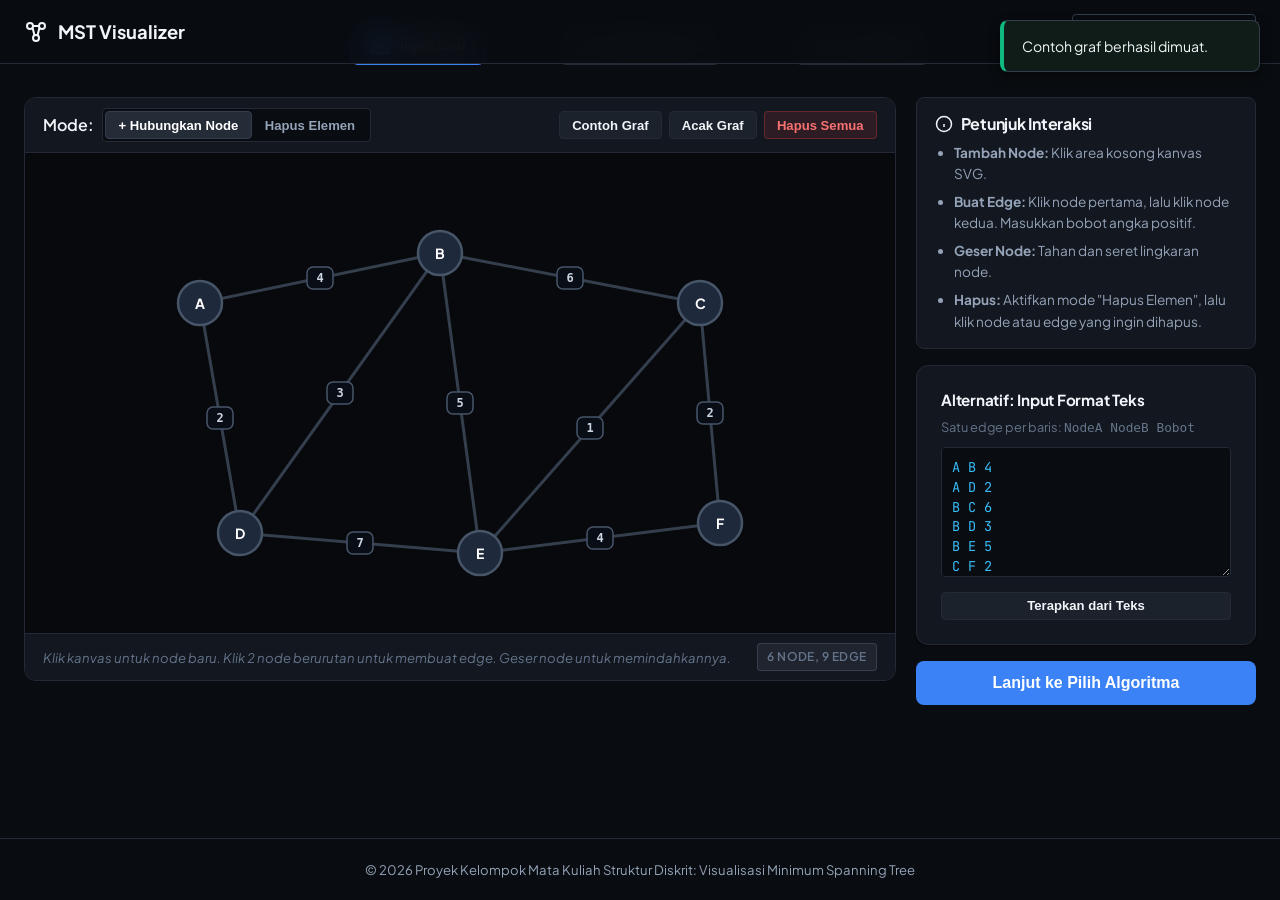
==== commit 23338327: "fix: member card responsivity" ====
--- a/app.html
+++ b/app.html
@@ -22,7 +22,6 @@
           <line x1="9" y1="6" x2="15" y2="6"></line>
         </svg>
         <span>MST Visualizer</span>
-        <span class="logo-badge">Struktur Diskrit</span>
       </a>
 
       <nav>
--- a/css/base.css
+++ b/css/base.css
@@ -6,7 +6,12 @@
    berlebihan, palet terbatas 2-3 warna inti + 1 aksen, dan kontras tinggi.
    ========================================================================== */
 
+@import url('https://fonts.googleapis.com/css2?family=Instrument+Serif:ital@1&family=Newsreader:ital,opsz,wght@1,6..72,400;1,6..72,500;1,6..72,600&family=Playfair+Display:ital,wght@1,400;1,600&family=Plus+Jakarta+Sans:wght@400;500;600;700;800&family=JetBrains+Mono:wght@400;500;600;700&display=swap');
+
 :root {
+  /* Ukuran Navbar Global */
+  --header-height: 64px;
+
   /* Palet Dark Mode Terarah (Obsidian & Slate) */
   --bg-primary: #090c10;       /* Latar utama gelap pekat */
   --bg-secondary: #13171f;     /* Permukaan kartu & sidebar */
@@ -22,6 +27,7 @@
   --primary-subtle: rgba(59, 130, 246, 0.12);
 
   --accent: #0ea5e9;           /* Aksen fungsional tunggal */
+  --accent-gold: #f59e0b;      /* Aksen serif editorial hangat (seperti 'together') */
 
   /* Warna Status Algoritma MST (Jelas & Fungsional) */
   --color-idle: #64748b;       /* Abu-abu: belum diproses */
@@ -42,11 +48,17 @@
   --radius-md: 8px;
   --radius-lg: 12px;
 
-  --font-family: -apple-system, BlinkMacSystemFont, 'Segoe UI', Roboto, Helvetica, Arial, sans-serif;
-  --font-mono: ui-monospace, SFMono-Regular, Menlo, Monaco, Consolas, monospace;
+  /* Tipografi Terarah */
+  --font-family: 'Plus Jakarta Sans', -apple-system, BlinkMacSystemFont, 'Segoe UI', Roboto, Helvetica, Arial, sans-serif;
+  --font-serif-accent: 'Instrument Serif', 'Newsreader', 'Playfair Display', Georgia, serif;
+  --font-mono: 'JetBrains Mono', ui-monospace, SFMono-Regular, Menlo, Monaco, Consolas, monospace;
 
   --transition-fast: 0.15s ease;
   --transition-normal: 0.2s ease;
+}
+
+html {
+  scroll-behavior: smooth;
 }
 
 *, *::before, *::after {
@@ -73,9 +85,11 @@
   cursor: pointer;
 }
 
-a:hover {
+a:hover,
+a:focus,
+a:active {
   color: #60a5fa;
-  text-decoration: underline;
+  text-decoration: none;
 }
 
 /* Tipografi */
@@ -270,22 +284,34 @@
   }
 }
 
-/* Header & Footer */
+main {
+  padding-top: var(--header-height);
+}
+
+/* Header & Navbar Fixed */
 .site-header {
+  position: fixed;
+  top: 0;
+  left: 0;
+  right: 0;
+  width: 100%;
+  height: var(--header-height);
   border-bottom: 1px solid var(--border-subtle);
-  background: var(--bg-primary);
-  position: sticky;
-  top: 0;
-  z-index: 50;
+  background: rgba(9, 12, 16, 0.88);
+  backdrop-filter: blur(14px);
+  -webkit-backdrop-filter: blur(14px);
+  z-index: 1000;
 }
 
 .header-container {
   max-width: 1280px;
+  height: 100%;
   margin: 0 auto;
-  padding: 0.75rem 1.5rem;
+  padding: 0 1.5rem;
   display: flex;
   align-items: center;
   justify-content: space-between;
+  gap: 1.5rem;
 }
 
 .logo {
@@ -296,6 +322,7 @@
   font-size: 1.15rem;
   color: var(--text-main);
   text-decoration: none;
+  flex-shrink: 0;
 }
 
 .logo-badge {
@@ -308,6 +335,119 @@
   font-weight: 600;
 }
 
+/* 2 Panel Navbar:
+   - Panel Kiri: Logo Brand (.logo)
+   - Panel Kanan: Menu Navigasi + Tombol Simulasi (.nav-right-panel) */
+.nav-right-panel,
+.nav-main-container {
+  margin-left: auto;
+  display: flex;
+  align-items: center;
+  gap: 1.25rem;
+  flex-shrink: 0;
+}
+
+/* Navigasi Menu */
+.site-nav {
+  display: flex;
+  align-items: center;
+}
+
+.nav-menu {
+  display: flex;
+  align-items: center;
+  gap: 0.35rem;
+  list-style: none;
+  margin: 0;
+  padding: 0;
+}
+
+.nav-item {
+  color: var(--text-muted);
+  font-size: 0.88rem;
+  font-weight: 500;
+  padding: 0.45rem 0.85rem;
+  border-radius: var(--radius-sm);
+  transition: color var(--transition-fast), background-color var(--transition-fast);
+  white-space: nowrap;
+}
+
+.nav-item:hover {
+  color: var(--text-main);
+  background-color: var(--bg-tertiary);
+}
+
+.nav-item.active {
+  color: var(--primary);
+  background-color: var(--primary-subtle);
+  font-weight: 600;
+}
+
+/* Tombol CTA Simulasi di Panel Kanan */
+.nav-btn-right {
+  display: flex;
+  align-items: center;
+  flex-shrink: 0;
+}
+
+/* Tipografi Aksen Editorial Klasik (Pola 'together' italic serif gold) */
+.hero-accent-serif,
+.font-accent-serif {
+  font-family: var(--font-serif-accent);
+  font-style: italic;
+  font-weight: 500;
+  color: var(--accent-gold);
+  letter-spacing: 0.01em;
+  text-transform: lowercase;
+}
+
+/* Navigasi Responsif Layar Kecil */
+@media (max-width: 768px) {
+  :root {
+    --header-height: 58px;
+  }
+
+  .site-header {
+    height: var(--header-height);
+  }
+
+  .header-container {
+    padding: 0 1rem;
+    gap: 0.75rem;
+  }
+
+  .logo-badge {
+    display: none;
+  }
+
+  .nav-main-container {
+    gap: 0.75rem;
+  }
+
+  .site-nav {
+    overflow-x: auto;
+    scrollbar-width: none;
+  }
+
+  .site-nav::-webkit-scrollbar {
+    display: none;
+  }
+
+  .nav-menu {
+    gap: 0.2rem;
+  }
+
+  .nav-item {
+    font-size: 0.8rem;
+    padding: 0.35rem 0.55rem;
+  }
+
+  .nav-btn-right .btn-sm {
+    padding: 0.3rem 0.65rem;
+    font-size: 0.78rem;
+  }
+}
+
 .site-footer {
   margin-top: auto;
   border-top: 1px solid var(--border-subtle);
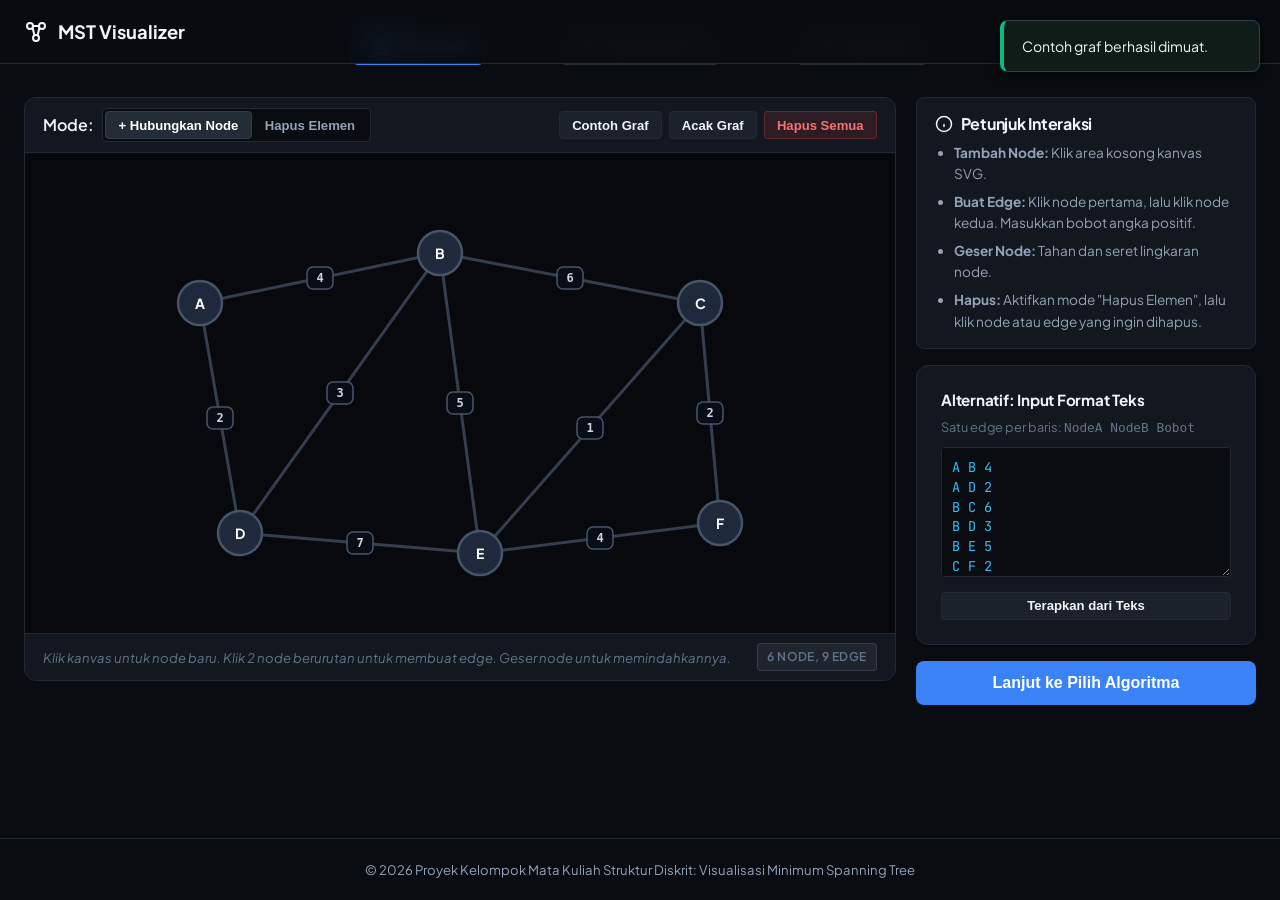
==== commit 958568f1: "feat: add burger menu nav on mobie" ====
--- a/app.html
+++ b/app.html
@@ -23,10 +23,6 @@
         </svg>
         <span>MST Visualizer</span>
       </a>
-
-      <nav>
-        <a href="index.html" class="btn btn-outline btn-sm">Kembali ke Landing Page</a>
-      </nav>
     </div>
   </header>
 
--- a/css/base.css
+++ b/css/base.css
@@ -390,6 +390,51 @@
   flex-shrink: 0;
 }
 
+/* Tombol Hamburger (Khusus Mobile) */
+.nav-toggle {
+  display: none;
+  background: var(--bg-tertiary);
+  border: 1px solid var(--border-subtle);
+  border-radius: var(--radius-sm);
+  width: 38px;
+  height: 38px;
+  cursor: pointer;
+  padding: 0;
+  flex-direction: column;
+  align-items: center;
+  justify-content: center;
+  gap: 5px;
+  transition: background-color var(--transition-fast), border-color var(--transition-fast);
+}
+
+.nav-toggle:hover {
+  background: var(--bg-elevated);
+  border-color: var(--border-strong);
+}
+
+.hamburger-bar {
+  display: block;
+  width: 18px;
+  height: 2px;
+  background-color: var(--text-main);
+  border-radius: 2px;
+  transition: transform 0.25s cubic-bezier(0.16, 1, 0.3, 1), opacity 0.2s ease;
+}
+
+/* Animasi silang (X) saat burger aktif */
+.nav-toggle[aria-expanded="true"] .hamburger-bar:nth-child(1) {
+  transform: translateY(7px) rotate(45deg);
+}
+
+.nav-toggle[aria-expanded="true"] .hamburger-bar:nth-child(2) {
+  opacity: 0;
+  transform: scaleX(0);
+}
+
+.nav-toggle[aria-expanded="true"] .hamburger-bar:nth-child(3) {
+  transform: translateY(-7px) rotate(-45deg);
+}
+
 /* Tipografi Aksen Editorial Klasik (Pola 'together' italic serif gold) */
 .hero-accent-serif,
 .font-accent-serif {
@@ -401,7 +446,13 @@
   text-transform: lowercase;
 }
 
-/* Navigasi Responsif Layar Kecil */
+/* Mobile Nav Drawer & Backdrop Default (Desktop: Tersembunyi) */
+.mobile-nav-drawer,
+.mobile-nav-backdrop {
+  display: none;
+}
+
+/* Navigasi Responsif Layar Kecil (Mobile Burger Menu) */
 @media (max-width: 768px) {
   :root {
     --header-height: 58px;
@@ -409,6 +460,7 @@
 
   .site-header {
     height: var(--header-height);
+    z-index: 1000 !important; /* Navbar selalu di layer paling atas */
   }
 
   .header-container {
@@ -420,31 +472,109 @@
     display: none;
   }
 
+  .nav-right-panel,
   .nav-main-container {
-    gap: 0.75rem;
-  }
-
-  .site-nav {
-    overflow-x: auto;
-    scrollbar-width: none;
-  }
-
-  .site-nav::-webkit-scrollbar {
-    display: none;
-  }
-
-  .nav-menu {
-    gap: 0.2rem;
-  }
-
-  .nav-item {
+    gap: 0.6rem;
+  }
+
+  /* Sembunyikan Menu Horizontal Desktop pada Layar Mobile */
+  .desktop-nav {
+    display: none !important;
+  }
+
+  /* Munculkan Tombol Hamburger di Mobile */
+  .nav-toggle {
+    display: flex;
+  }
+
+  /* Backdrop Hitam Transparan: Layer di bawah drawer (980) */
+  .mobile-nav-backdrop {
+    display: block;
+    position: fixed;
+    top: var(--header-height);
+    left: 0;
+    right: 0;
+    bottom: 0;
+    background: rgba(0, 0, 0, 0.65);
+    backdrop-filter: blur(4px);
+    -webkit-backdrop-filter: blur(4px);
+    z-index: 980;
+    opacity: 0;
+    pointer-events: none;
+    transition: opacity 0.3s ease;
+  }
+
+  .mobile-nav-backdrop.open {
+    opacity: 1;
+    pointer-events: auto;
+  }
+
+  /* Drawer Menu Navigasi Mobile: LAYER DI BAWAH NAVBAR (z-index 990 vs navbar 1000) */
+  .mobile-nav-drawer {
+    display: flex;
+    flex-direction: column;
+    position: fixed;
+    top: var(--header-height);
+    left: 0;
+    right: 0;
+    width: 100%;
+    background: rgba(13, 17, 23, 0.98);
+    backdrop-filter: blur(16px);
+    -webkit-backdrop-filter: blur(16px);
+    border-bottom: 1px solid var(--border-strong);
+    box-shadow: 0 16px 36px rgba(0, 0, 0, 0.65);
+    padding: 1rem 1.25rem 1.5rem;
+    z-index: 990; /* Tepat di bawah navbar fixed (z-index 1000) */
+    transform: translateY(-120%);
+    opacity: 0;
+    pointer-events: none;
+    transition: transform 0.35s cubic-bezier(0.16, 1, 0.3, 1), opacity 0.25s ease;
+  }
+
+  .mobile-nav-drawer.open {
+    transform: translateY(0);
+    opacity: 1;
+    pointer-events: auto;
+  }
+
+  .nav-menu-mobile {
+    display: flex;
+    flex-direction: column;
+    list-style: none;
+    margin: 0;
+    padding: 0;
+    gap: 0.45rem;
+    width: 100%;
+  }
+
+  .mobile-nav-item {
+    display: block;
+    padding: 0.75rem 1rem;
+    font-size: 0.92rem;
+    font-weight: 600;
+    color: var(--text-muted);
+    border-radius: var(--radius-md);
+    background: var(--bg-secondary);
+    border: 1px solid var(--border-subtle);
+    transition: background-color var(--transition-fast), color var(--transition-fast), border-color var(--transition-fast);
+  }
+
+  .mobile-nav-item:hover,
+  .mobile-nav-item:focus {
+    background: var(--bg-tertiary);
+    color: var(--text-main);
+    border-color: var(--border-strong);
+  }
+
+  .mobile-nav-item.active {
+    background: var(--primary-subtle);
+    border-color: rgba(59, 130, 246, 0.35);
+    color: var(--primary);
+  }
+
+  .nav-btn-right .btn-sm {
+    padding: 0.35rem 0.65rem;
     font-size: 0.8rem;
-    padding: 0.35rem 0.55rem;
-  }
-
-  .nav-btn-right .btn-sm {
-    padding: 0.3rem 0.65rem;
-    font-size: 0.78rem;
   }
 }
 
